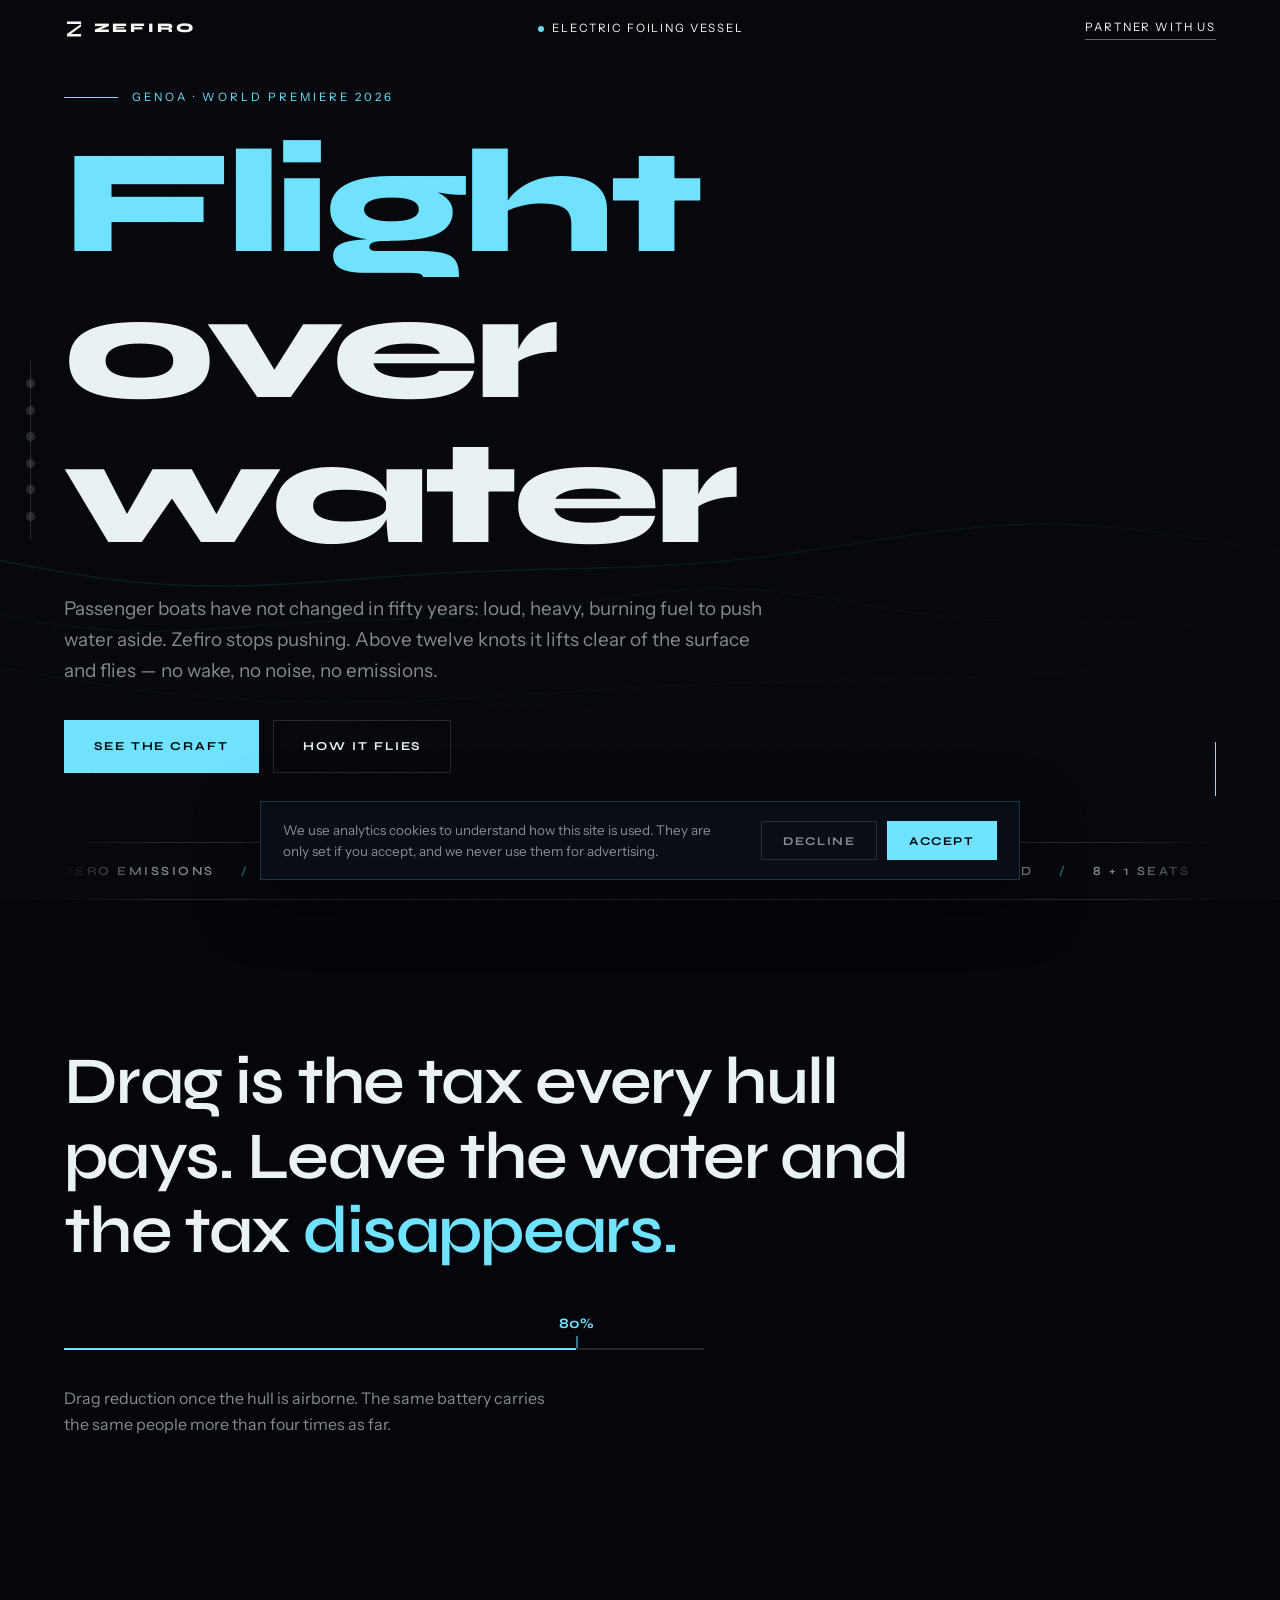
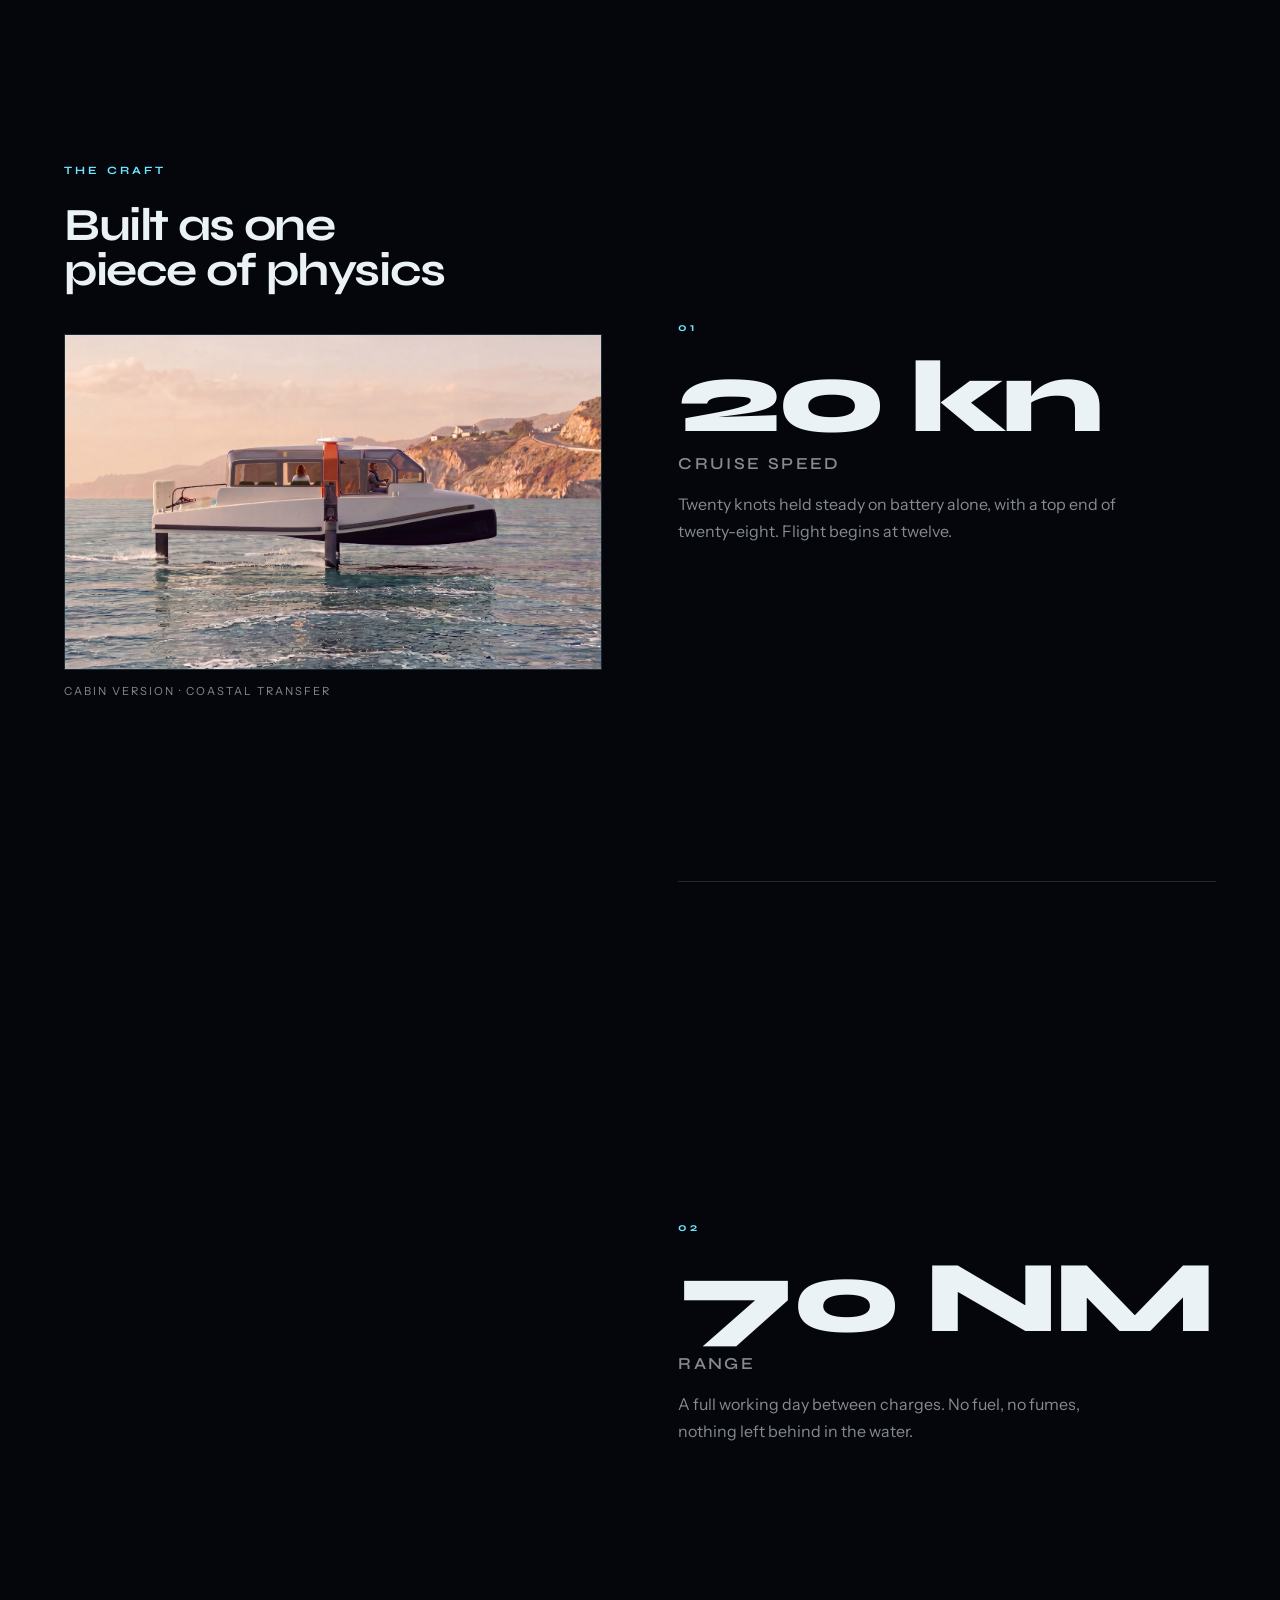
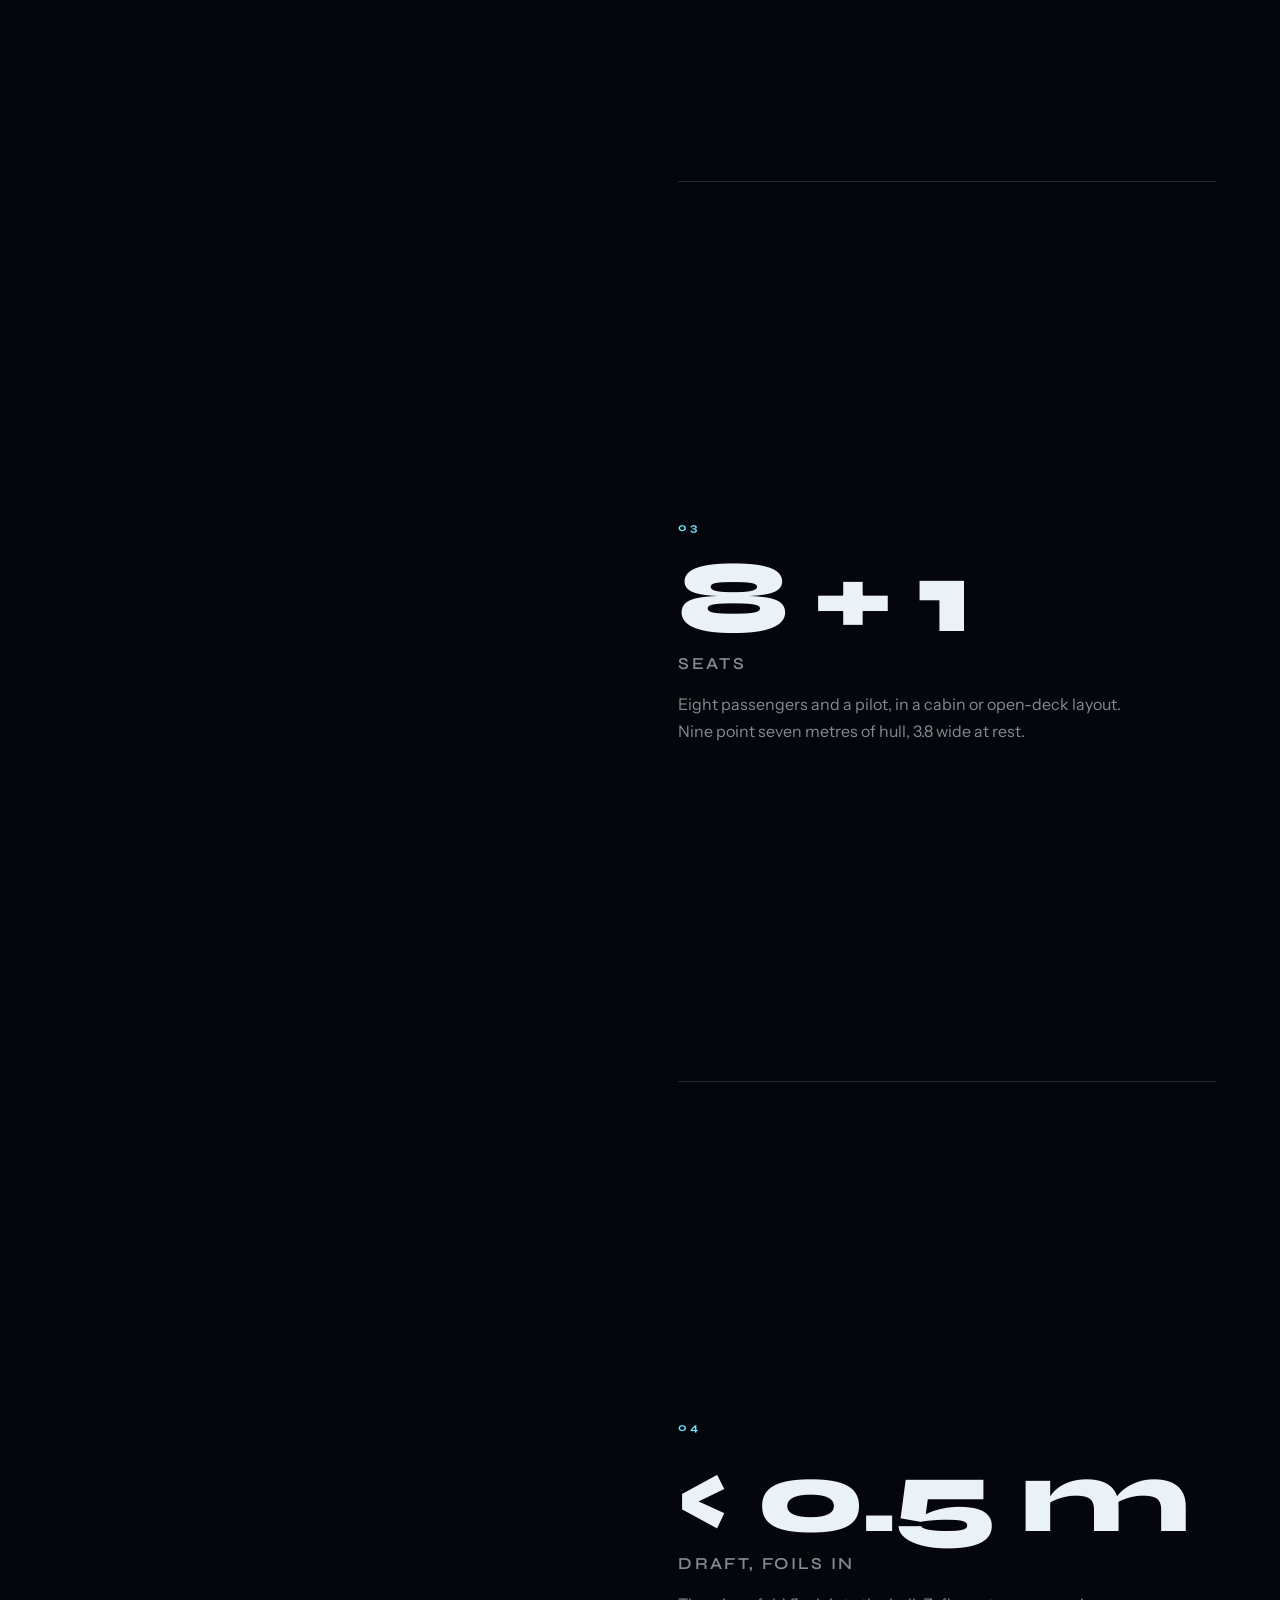
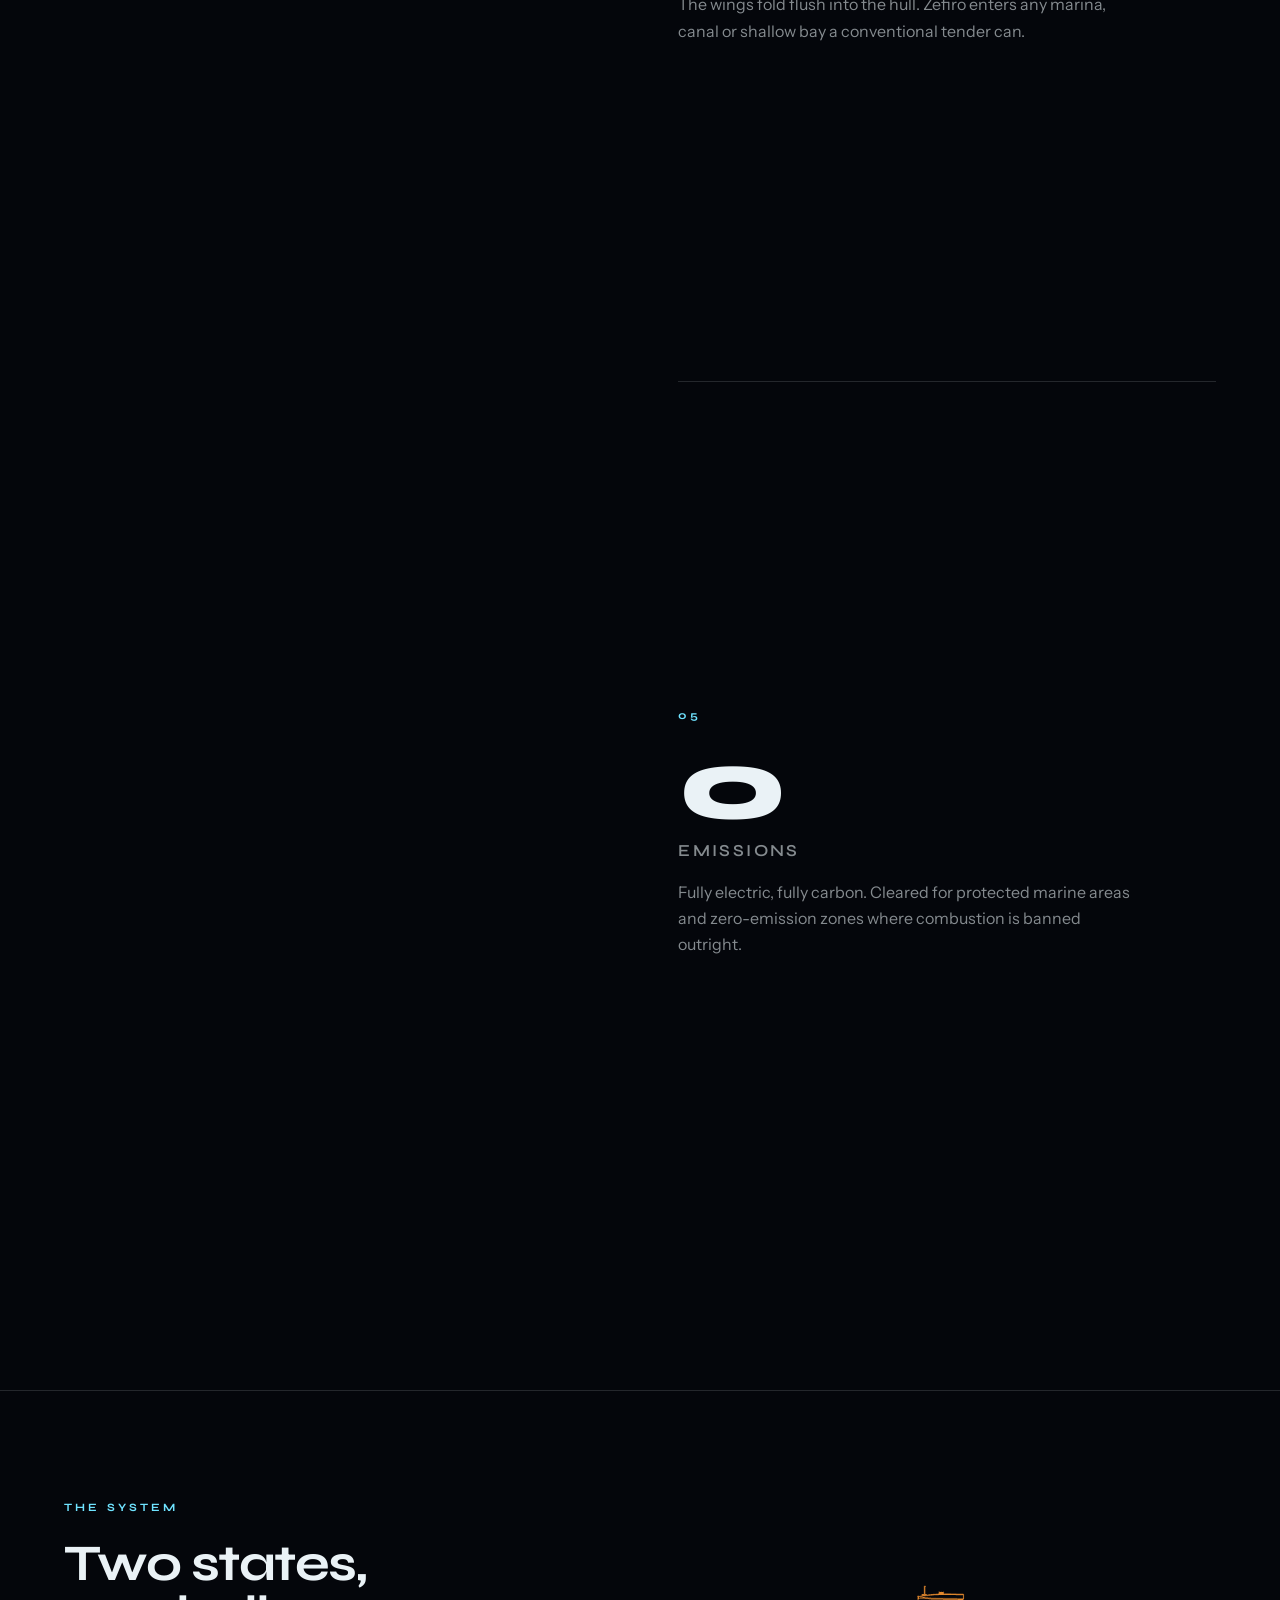
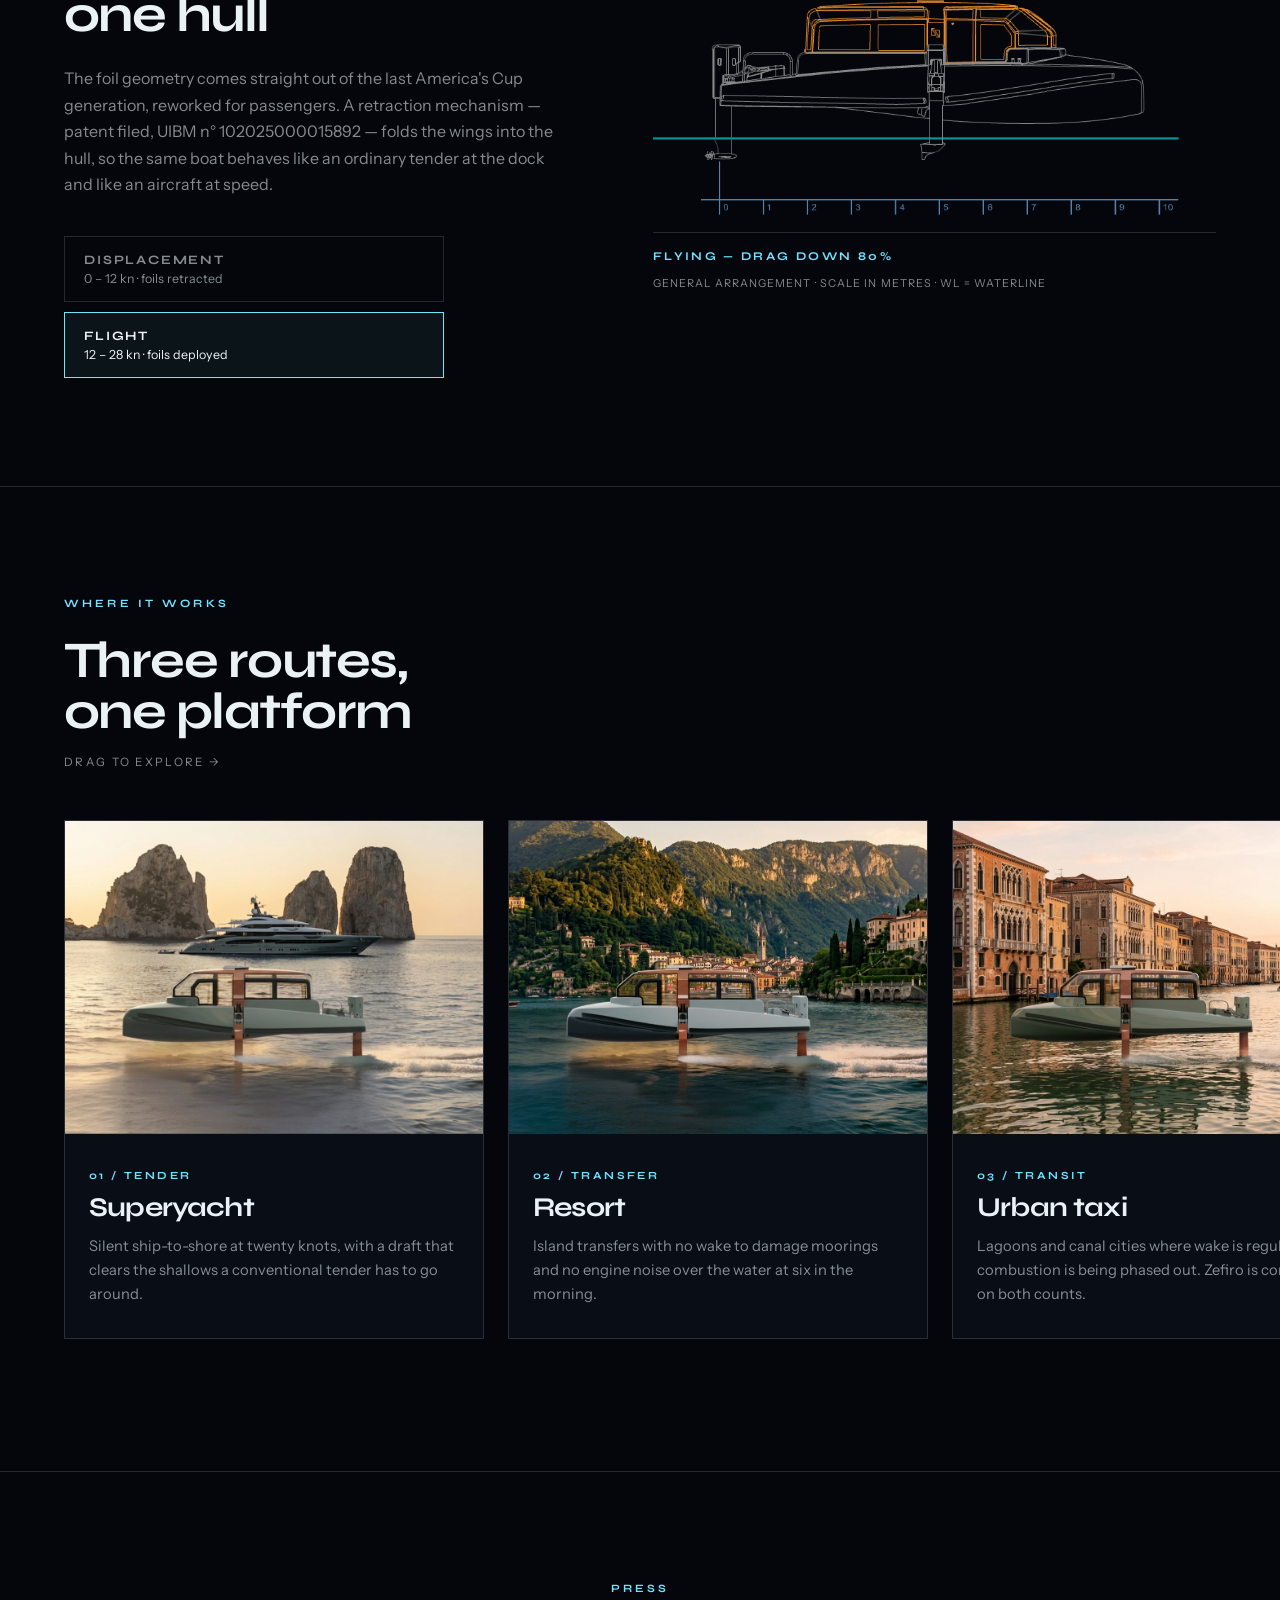
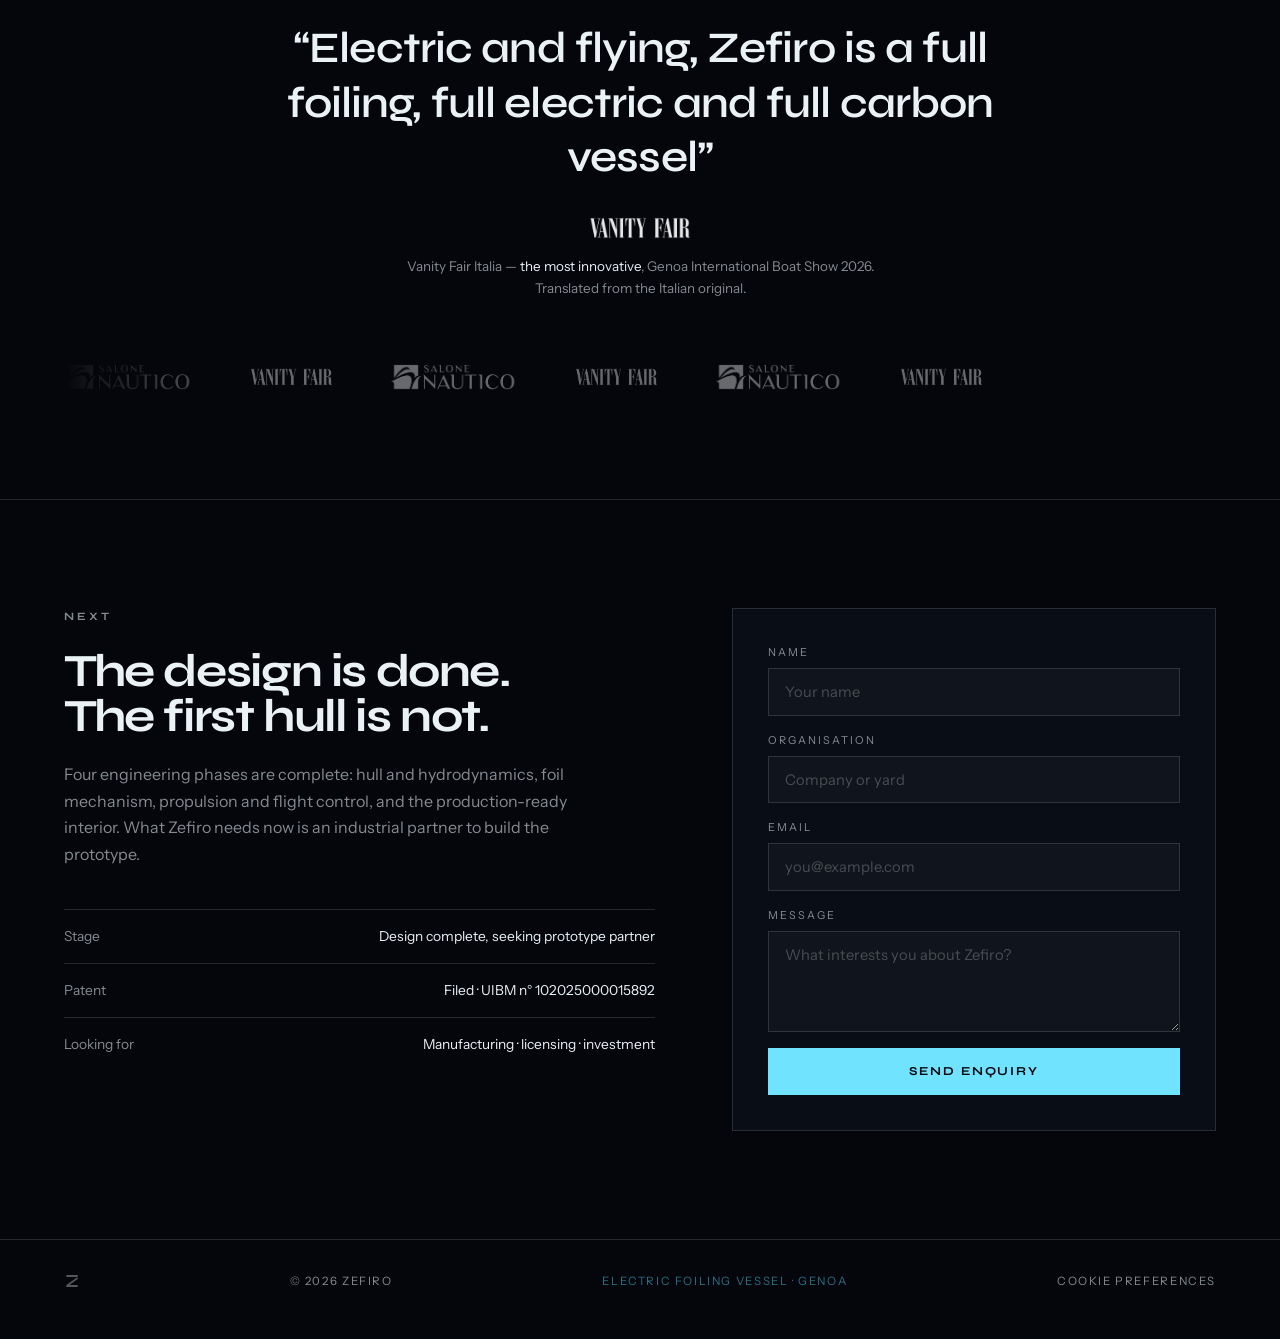
==== index.html @ a98aa355 "replace the site with the new single-page design The four-page blue and copper site becomes one scro" ====
<!doctype html>
<html lang="en">
<head>
<meta charset="utf-8">
<meta name="viewport" content="width=device-width, initial-scale=1">
<title>ZEFIRO — Flight over water</title>
<meta name="description" content="Zefiro is an electric foiling vessel: above twelve knots it lifts clear of the water, cutting drag by more than 80% and carrying nine people with no wake, no noise and no emissions.">
<link rel="canonical" href="https://www.flyzefiro.com/">
<link rel="icon" type="image/png" href="assets/logo.png">

<meta property="og:type" content="website">
<meta property="og:site_name" content="Zefiro">
<meta property="og:locale" content="en_GB">
<meta property="og:url" content="https://www.flyzefiro.com/">
<meta property="og:title" content="ZEFIRO — Flight over water">
<meta property="og:description" content="An electric foiling vessel: above twelve knots it lifts clear of the water, cutting drag by more than 80%.">
<meta property="og:image" content="https://www.flyzefiro.com/assets/bg-001.png">
<meta property="og:image:width" content="1584">
<meta property="og:image:height" content="891">
<meta property="og:image:alt" content="Zefiro, an electric foiling vessel, flying above the water">
<meta name="twitter:card" content="summary_large_image">
<meta name="twitter:title" content="ZEFIRO — Flight over water">
<meta name="twitter:description" content="An electric foiling vessel: above twelve knots it lifts clear of the water, cutting drag by more than 80%.">
<meta name="twitter:image" content="https://www.flyzefiro.com/assets/bg-001.png">
<link rel="preconnect" href="https://fonts.googleapis.com">
<link rel="preconnect" href="https://fonts.gstatic.com" crossorigin>
<link href="https://fonts.googleapis.com/css2?family=Syne:wght@400;600;700;800&family=Instrument+Sans:wght@400;500&display=swap" rel="stylesheet">
<link rel="stylesheet" href="styles.css">
</head>
<body>

<div class="grain" aria-hidden="true"></div>

<!-- progress rail -->
<nav class="rail" aria-label="Sections">
  <span class="rail-line"><span class="rail-fill" data-rail-fill></span></span>
  <ul>
    <li><a href="#flight" class="rail-dot" data-rail><span>Flight</span></a></li>
    <li><a href="#craft" class="rail-dot" data-rail><span>Craft</span></a></li>
    <li><a href="#foils" class="rail-dot" data-rail><span>Foils</span></a></li>
    <li><a href="#routes" class="rail-dot" data-rail><span>Routes</span></a></li>
    <li><a href="#press" class="rail-dot" data-rail><span>Press</span></a></li>
    <li><a href="#partner" class="rail-dot" data-rail><span>Partner</span></a></li>
  </ul>
</nav>

<header class="topbar">
  <a class="mark" href="#top" aria-label="Zefiro, home">
    <svg viewBox="0 0 34 34" aria-hidden="true"><path d="M5 25.5 29 8.5v4.2L11.6 25.5H29v4.2H5zM5 4.3h24v4.2H5z"/></svg>
    <span>ZEFIRO</span>
  </a>
  <p class="topbar-meta"><span class="pulse"></span> Electric foiling vessel</p>
  <a class="topbar-cta" href="#partner">Partner with us</a>
</header>

<!-- ───────────────────────── HERO ───────────────────────── -->
<section class="hero" id="top">
  <canvas class="hero-canvas" data-waves aria-hidden="true"></canvas>
  <div class="hero-veil" aria-hidden="true"></div>

  <div class="hero-inner">
    <p class="kicker" data-reveal>
      <span class="kicker-rule"></span>Genoa · world premiere 2026
    </p>

    <h1 class="hero-title">
      <span class="line" data-reveal><em>Flight</em></span>
      <span class="line" data-reveal>over water</span>
    </h1>

    <p class="hero-lede" data-reveal>
      Passenger boats have not changed in fifty years: loud, heavy, burning fuel to push
      water aside. Zefiro stops pushing. Above twelve knots it lifts clear of the surface
      and flies — no wake, no noise, no emissions.
    </p>

    <div class="hero-actions" data-reveal>
      <a class="btn" href="#craft"><span>See the craft</span></a>
      <a class="btn btn-ghost" href="#foils"><span>How it flies</span></a>
    </div>
  </div>

  <div class="hero-ticker" aria-hidden="true">
    <div class="hero-ticker-track">
      <span>Zero emissions</span><i>/</i><span>70 NM range</span><i>/</i><span>20 knots cruise</span><i>/</i>
      <span>Retractable foils</span><i>/</i><span>Patent filed</span><i>/</i><span>8 + 1 seats</span><i>/</i>
      <span>Zero emissions</span><i>/</i><span>70 NM range</span><i>/</i><span>20 knots cruise</span><i>/</i>
      <span>Retractable foils</span><i>/</i><span>Patent filed</span><i>/</i><span>8 + 1 seats</span><i>/</i>
    </div>
  </div>

  <a class="hero-scroll" href="#flight" aria-label="Scroll down"><span></span></a>
</section>

<!-- ───────────────────────── MANIFESTO ───────────────────────── -->
<section class="manifesto" id="flight">
  <p class="statement">
    <span data-word>Drag</span> <span data-word>is</span> <span data-word>the</span>
    <span data-word>tax</span> <span data-word>every</span> <span data-word>hull</span>
    <span data-word>pays.</span> <span data-word>Leave</span> <span data-word>the</span>
    <span data-word>water</span> <span data-word>and</span> <span data-word>the</span>
    <span data-word>tax</span> <span data-word class="hi">disappears.</span>
  </p>

  <div class="delta" data-reveal>
    <div class="delta-bar">
      <span class="delta-fill" data-delta></span>
      <span class="delta-tick" style="left:80%"><i></i>80%</span>
    </div>
    <p class="delta-note">Drag reduction once the hull is airborne. The same battery
      carries the same people more than four times as far.</p>
  </div>
</section>

<!-- ───────────────────────── CRAFT / SPECS ───────────────────────── -->
<section class="craft" id="craft">
  <div class="craft-sticky">
    <p class="eyebrow">The craft</p>
    <h2 class="craft-head">Built as one<br>piece of physics</h2>
    <figure class="craft-shot">
      <img src="assets/press-01.jpg" alt="Zefiro foiling with passengers aboard" data-craft-img>
      <figcaption data-craft-cap>Open deck · in flight</figcaption>
    </figure>
  </div>

  <ol class="specs">
    <li class="spec" data-spec data-img="assets/press-01.jpg" data-cap="Open deck · in flight">
      <span class="spec-no">01</span>
      <p class="spec-value"><span data-count="20" data-suffix=" kn">0 kn</span></p>
      <h3>Cruise speed</h3>
      <p class="spec-body">Twenty knots held steady on battery alone, with a top end of
        twenty-eight. Flight begins at twelve.</p>
    </li>

    <li class="spec" data-spec data-img="assets/press-02.jpg" data-cap="Foils deployed · stern quarter">
      <span class="spec-no">02</span>
      <p class="spec-value"><span data-count="70" data-suffix=" NM">0 NM</span></p>
      <h3>Range</h3>
      <p class="spec-body">A full working day between charges. No fuel, no fumes, nothing
        left behind in the water.</p>
    </li>

    <li class="spec" data-spec data-img="assets/above-in.png" data-cap="Interior · top view">
      <span class="spec-no">03</span>
      <p class="spec-value"><span data-count="8" data-suffix=" + 1">0 + 1</span></p>
      <h3>Seats</h3>
      <p class="spec-body">Eight passengers and a pilot, in a cabin or open-deck layout.
        Nine point seven metres of hull, 3.8 wide at rest.</p>
    </li>

    <li class="spec" data-spec data-img="assets/side-close.png" data-cap="Side view · foils retracted">
      <span class="spec-no">04</span>
      <p class="spec-value"><span data-count="0.5" data-prefix="&lt; " data-suffix=" m" data-decimals="1">&lt; 0.0 m</span></p>
      <h3>Draft, foils in</h3>
      <p class="spec-body">The wings fold flush into the hull. Zefiro enters any marina,
        canal or shallow bay a conventional tender can.</p>
    </li>

    <li class="spec" data-spec data-img="assets/press-03.jpg" data-cap="Cabin version · coastal transfer">
      <span class="spec-no">05</span>
      <p class="spec-value"><span data-count="0" data-suffix="">0</span></p>
      <h3>Emissions</h3>
      <p class="spec-body">Fully electric, fully carbon. Cleared for protected marine areas
        and zero-emission zones where combustion is banned outright.</p>
    </li>
  </ol>
</section>

<!-- ───────────────────────── FOIL SYSTEM ───────────────────────── -->
<section class="foils" id="foils">
  <div class="foils-copy">
    <p class="eyebrow">The system</p>
    <h2 class="foils-head">Two states,<br>one hull</h2>
    <p class="foils-body">The foil geometry comes straight out of the last America's Cup
      generation, reworked for passengers. A retraction mechanism — patent filed,
      UIBM n° 102025000015892 — folds the wings into the hull, so the same boat behaves
      like an ordinary tender at the dock and like an aircraft at speed.</p>

    <div class="states" role="tablist" aria-label="Foil states">
      <button class="state is-on" role="tab" aria-selected="true" data-state="0">
        <span class="state-k">Displacement</span>
        <span class="state-v">0 – 12 kn · foils retracted</span>
      </button>
      <button class="state" role="tab" aria-selected="false" data-state="1">
        <span class="state-k">Flight</span>
        <span class="state-v">12 – 28 kn · foils deployed</span>
      </button>
    </div>
  </div>

  <div class="foils-stage" data-stage>
    <figure class="blueprint">
      <div class="bp-frame">
        <img src="assets/side-close-aligned.png" alt="Zefiro in side view with the foils folded into the hull" class="bp bp-down">
        <img src="assets/side-open.png"  alt="Zefiro in side view with the foils lowered and the hull clear of the water" class="bp bp-up">
      </div>
      <figcaption class="bp-cap">
        <span class="bp-state" data-rig-tag>Hull in the water</span>
        <span class="bp-scale">General arrangement · scale in metres · WL = waterline</span>
      </figcaption>
    </figure>
  </div>

</section>

<!-- ───────────────────────── ROUTES ───────────────────────── -->
<section class="routes" id="routes">
  <header class="routes-head">
    <p class="eyebrow">Where it works</p>
    <h2>Three routes,<br>one platform</h2>
    <p class="routes-note">Drag to explore →</p>
  </header>

  <div class="rail-scroll" data-drag>
    <article class="route">
      <img src="assets/app-yacht.png" alt="Zefiro as a superyacht tender">
      <div class="route-body">
        <span class="route-no">01 / Tender</span>
        <h3>Superyacht</h3>
        <p>Silent ship-to-shore at twenty knots, with a draft that clears the shallows
          a conventional tender has to go around.</p>
      </div>
    </article>

    <article class="route">
      <img src="assets/app-resort.png" alt="Zefiro on a resort transfer">
      <div class="route-body">
        <span class="route-no">02 / Transfer</span>
        <h3>Resort</h3>
        <p>Island transfers with no wake to damage moorings and no engine noise over
          the water at six in the morning.</p>
      </div>
    </article>

    <article class="route">
      <img src="assets/app-taxi.png" alt="Zefiro as an urban water taxi">
      <div class="route-body">
        <span class="route-no">03 / Transit</span>
        <h3>Urban taxi</h3>
        <p>Lagoons and canal cities where wake is regulated and combustion is being
          phased out. Zefiro is compliant on both counts.</p>
      </div>
    </article>
  </div>
</section>

<!-- ───────────────────────── PRESS ───────────────────────── -->
<section class="press" id="press">
  <p class="eyebrow">Press</p>
  <blockquote class="quote" data-reveal>
    “Electric and flying, Zefiro is a full foiling, full electric and full carbon vessel”
  </blockquote>
  <p class="quote-src" data-reveal>
    <img src="assets/logo-vanityfair.png" alt="Vanity Fair Italia" class="quote-logo">
    <span>Vanity Fair Italia — <em>the most innovative</em>, Genoa International Boat Show 2026.
    Translated from the Italian original.</span>
  </p>

  <div class="logos" aria-hidden="true">
    <div class="logos-track">
      <img src="assets/logo-Salone-Nautico-orizz.png" alt="" class="lg-salone">
      <img src="assets/logo-vanityfair.png" alt="" class="lg-vf">
      <img src="assets/logo-Salone-Nautico-orizz.png" alt="" class="lg-salone">
      <img src="assets/logo-vanityfair.png" alt="" class="lg-vf">
      <img src="assets/logo-Salone-Nautico-orizz.png" alt="" class="lg-salone">
      <img src="assets/logo-vanityfair.png" alt="" class="lg-vf">
    </div>
  </div>
</section>

<!-- ───────────────────────── PARTNER ───────────────────────── -->
<section class="partner" id="partner">
  <div class="partner-copy">
    <p class="eyebrow">Next</p>
    <h2>The design is done.<br>The first hull is not.</h2>
    <p>Four engineering phases are complete: hull and hydrodynamics, foil mechanism,
      propulsion and flight control, and the production-ready interior. What Zefiro needs
      now is an industrial partner to build the prototype.</p>

    <dl class="facts">
      <div><dt>Stage</dt><dd>Design complete, seeking prototype partner</dd></div>
      <div><dt>Patent</dt><dd>Filed · UIBM n° 102025000015892</dd></div>
      <div><dt>Looking for</dt><dd>Manufacturing · licensing · investment</dd></div>
    </dl>
  </div>

  <form class="partner-form" data-enquiry action="https://formspree.io/f/xjgdpezj" method="POST">
    <label><span>Name</span><input type="text" name="name" placeholder="Your name" required autocomplete="name"></label>
    <label><span>Organisation</span><input type="text" name="organisation" placeholder="Company or yard" autocomplete="organization"></label>
    <label><span>Email</span><input type="email" name="email" placeholder="you@example.com" required autocomplete="email"></label>
    <label><span>Message</span><textarea name="message" rows="4" placeholder="What interests you about Zefiro?" required></textarea></label>
    <button type="submit" class="btn btn-wide" data-submit><span>Send enquiry</span></button>
    <p class="form-msg" data-form-msg role="status" hidden></p>
  </form>
</section>

<footer class="foot">
  <span class="foot-mark" data-insights title="Zefiro">
    <svg viewBox="0 0 34 34" aria-hidden="true"><path d="M5 25.5 29 8.5v4.2L11.6 25.5H29v4.2H5zM5 4.3h24v4.2H5z"/></svg>
  </span>
  <span>© 2026 Zefiro</span>
  <span class="foot-mid">Electric foiling vessel · Genoa</span>
  <button type="button" class="foot-prefs" data-cookie-preferences hidden>Cookie preferences</button>
</footer>

<script src="app.js"></script>
<script src="analytics.js"></script>
</body>
</html>
---- styles.css ----
/* =========================================================
   ZEFIRO — redesign (local only)
   Palette:  near-black ground, ice-blue signal, warm paper
   Type:     Syne (display) · Instrument Sans (text)
   ========================================================= */

:root {
  --ink:    #04060b;
  --ink-2:  #080d16;
  --ice:    #6fe3ff;
  --ice-dim:#2a6f85;
  --paper:  #eaf2f6;
  --muted:  rgba(234, 242, 246, 0.56);
  --faint:  rgba(234, 242, 246, 0.14);
  --hair:   rgba(111, 227, 255, 0.18);

  --gut:    clamp(1.25rem, 5vw, 6rem);
  --maxw:   1320px;
  --ease:   cubic-bezier(0.22, 1, 0.36, 1);
}

*, *::before, *::after { box-sizing: border-box; }

html { scroll-behavior: smooth; }

body {
  margin: 0;
  background: var(--ink);
  color: var(--paper);
  font-family: 'Instrument Sans', system-ui, sans-serif;
  font-size: 16px;
  line-height: 1.65;
  overflow-x: hidden;
  -webkit-font-smoothing: antialiased;
}

img { display: block; max-width: 100%; }

h1, h2, h3 {
  font-family: 'Syne', sans-serif;
  font-weight: 700;
  letter-spacing: -0.03em;
  line-height: 0.98;
  margin: 0;
}

::selection { background: var(--ice); color: var(--ink); }

/* film grain, keeps the flat black from banding */
.grain {
  position: fixed;
  inset: 0;
  z-index: 9;
  pointer-events: none;
  opacity: 0.035;
  background-image: url("data:image/svg+xml,%3Csvg xmlns='http://www.w3.org/2000/svg' width='160' height='160'%3E%3Cfilter id='n'%3E%3CfeTurbulence type='fractalNoise' baseFrequency='0.85' numOctaves='3'/%3E%3C/filter%3E%3Crect width='160' height='160' filter='url(%23n)'/%3E%3C/svg%3E");
}

.eyebrow {
  font-family: 'Syne', sans-serif;
  font-size: 0.7rem;
  font-weight: 700;
  letter-spacing: 0.28em;
  text-transform: uppercase;
  color: var(--ice);
  margin: 0 0 1.4rem;
}

/* ───────── top bar ───────── */
.topbar {
  position: fixed;
  top: 0; left: 0; right: 0;
  z-index: 20;
  display: flex;
  align-items: center;
  justify-content: space-between;
  gap: 1rem;
  padding: 1.1rem var(--gut);
  mix-blend-mode: difference;
}

.mark {
  display: flex;
  align-items: center;
  gap: 0.6rem;
  color: #fff;
  text-decoration: none;
  font-family: 'Syne', sans-serif;
  font-weight: 800;
  letter-spacing: 0.22em;
  font-size: 0.82rem;
}

.mark svg { width: 20px; height: 20px; fill: #fff; }

.topbar-meta {
  margin: 0;
  display: flex;
  align-items: center;
  gap: 0.55rem;
  font-size: 0.72rem;
  letter-spacing: 0.16em;
  text-transform: uppercase;
  color: #fff;
}

.pulse {
  width: 6px; height: 6px;
  border-radius: 50%;
  background: var(--ice);
  animation: pulse 2.4s var(--ease) infinite;
}

@keyframes pulse {
  0%, 100% { opacity: 1;   transform: scale(1); }
  50%      { opacity: 0.3; transform: scale(0.7); }
}

.topbar-cta {
  color: #fff;
  text-decoration: none;
  font-size: 0.72rem;
  letter-spacing: 0.16em;
  text-transform: uppercase;
  border-bottom: 1px solid rgba(255,255,255,0.4);
  padding-bottom: 2px;
}

@media (max-width: 760px) {
  .topbar-meta { display: none; }
}

/* ───────── progress rail ───────── */
.rail {
  position: fixed;
  left: clamp(0.8rem, 2vw, 1.6rem);
  top: 50%;
  transform: translateY(-50%);
  z-index: 18;
}

.rail ul { list-style: none; margin: 0; padding: 0; display: grid; gap: 1.1rem; }

.rail-line {
  position: absolute;
  left: 4px; top: -1.2rem; bottom: -1.2rem;
  width: 1px;
  background: var(--faint);
}

.rail-fill {
  position: absolute;
  left: 0; top: 0;
  width: 1px;
  height: 0;
  background: var(--ice);
  transition: height 0.15s linear;
}

.rail-dot {
  position: relative;
  display: block;
  width: 9px; height: 9px;
  border-radius: 50%;
  background: var(--faint);
  transition: background 0.3s var(--ease), transform 0.3s var(--ease);
}

.rail-dot span {
  position: absolute;
  left: 20px; top: 50%;
  transform: translateY(-50%) translateX(-6px);
  font-size: 0.64rem;
  letter-spacing: 0.18em;
  text-transform: uppercase;
  white-space: nowrap;
  color: var(--muted);
  opacity: 0;
  transition: opacity 0.3s var(--ease), transform 0.3s var(--ease);
}

.rail-dot:hover span { opacity: 1; transform: translateY(-50%) translateX(0); }
.rail-dot.is-on { background: var(--ice); transform: scale(1.35); }

@media (max-width: 960px) { .rail { display: none; } }

/* ───────── hero ───────── */
.hero {
  position: relative;
  min-height: 100svh;
  display: flex;
  flex-direction: column;
  justify-content: center;
  padding: 5.5rem var(--gut) 0;
  overflow: hidden;
}

.hero-canvas { position: absolute; inset: 0; width: 100%; height: 100%; }

.hero-veil {
  position: absolute; inset: 0;
  background:
    radial-gradient(120% 90% at 18% 40%, rgba(4,6,11,0.2), rgba(4,6,11,0.94) 72%),
    linear-gradient(to bottom, rgba(4,6,11,0.8), transparent 30%, rgba(4,6,11,0.9));
}

.hero-inner { position: relative; z-index: 2; max-width: var(--maxw); width: 100%; margin: 0 auto; }

.kicker {
  display: flex;
  align-items: center;
  gap: 0.9rem;
  font-size: 0.72rem;
  letter-spacing: 0.26em;
  text-transform: uppercase;
  color: var(--ice);
  margin: 0 0 1.5rem;
}

.kicker-rule { width: 54px; height: 1px; background: var(--ice); }

.hero-title {
  font-size: clamp(3.2rem, 11.6vw, 9.6rem);
  font-weight: 800;
  margin: 0 0 1.6rem;
}

.hero-title .line { display: block; overflow: hidden; }
.hero-title em { font-style: normal; color: var(--ice); }

.hero-lede {
  max-width: 54ch;
  font-size: clamp(1rem, 1.5vw, 1.18rem);
  color: var(--muted);
  margin: 0 0 2.1rem;
}

.hero-actions { display: flex; gap: 0.9rem; flex-wrap: wrap; }

.hero-ticker {
  position: relative;
  z-index: 2;
  margin-top: auto;
  padding: 1.1rem 0;
  border-top: 1px solid var(--faint);
  border-bottom: 1px solid var(--faint);
  overflow: hidden;
  mask-image: linear-gradient(to right, transparent, #000 8%, #000 92%, transparent);
  -webkit-mask-image: linear-gradient(to right, transparent, #000 8%, #000 92%, transparent);
}

.hero-ticker-track {
  display: flex;
  align-items: center;
  gap: 1.6rem;
  width: max-content;
  animation: ticker 34s linear infinite;
  font-family: 'Syne', sans-serif;
  font-size: 0.78rem;
  font-weight: 600;
  letter-spacing: 0.2em;
  text-transform: uppercase;
  color: var(--muted);
}

.hero-ticker-track i { color: var(--ice-dim); font-style: normal; }

@keyframes ticker { to { transform: translateX(-50%); } }

.hero-scroll {
  position: absolute;
  bottom: 6.5rem; right: var(--gut);
  z-index: 3;
  width: 1px; height: 54px;
  background: var(--faint);
  overflow: hidden;
}

.hero-scroll span {
  position: absolute; inset: 0;
  background: var(--ice);
  animation: scrollCue 2.2s var(--ease) infinite;
}

@keyframes scrollCue {
  0%   { transform: translateY(-100%); }
  60%  { transform: translateY(100%); }
  100% { transform: translateY(100%); }
}

@media (max-width: 760px) { .hero-scroll { display: none; } }

/* ───────── buttons ───────── */
.btn {
  position: relative;
  display: inline-flex;
  align-items: center;
  justify-content: center;
  padding: 0.95rem 1.8rem;
  font-family: 'Syne', sans-serif;
  font-size: 0.76rem;
  font-weight: 700;
  letter-spacing: 0.16em;
  text-transform: uppercase;
  text-decoration: none;
  color: var(--ink);
  background: var(--ice);
  border: 1px solid var(--ice);
  cursor: pointer;
  overflow: hidden;
  transition: color 0.35s var(--ease);
}

.btn span { position: relative; z-index: 2; }

.btn::after {
  content: '';
  position: absolute;
  inset: 0;
  background: var(--ink);
  transform: translateY(101%);
  transition: transform 0.4s var(--ease);
}

.btn:hover { color: var(--ice); }
.btn:hover::after { transform: translateY(0); }

.btn-ghost { background: transparent; color: var(--paper); border-color: var(--faint); }
.btn-ghost::after { background: var(--paper); }
.btn-ghost:hover { color: var(--ink); border-color: var(--paper); }

.btn-wide { width: 100%; }

/* ───────── manifesto ───────── */
.manifesto {
  max-width: var(--maxw);
  margin: 0 auto;
  padding: clamp(7rem, 16vh, 12rem) var(--gut);
}

.statement {
  font-family: 'Syne', sans-serif;
  font-size: clamp(1.7rem, 5.2vw, 4.2rem);
  font-weight: 600;
  line-height: 1.12;
  letter-spacing: -0.025em;
  margin: 0 0 5rem;
  max-width: 20ch;
}

.statement [data-word] {
  display: inline-block;
  color: rgba(234, 242, 246, 0.12);
  transition: color 0.45s var(--ease);
}

.statement [data-word].lit { color: var(--paper); }
.statement [data-word].hi.lit { color: var(--ice); }

.delta { max-width: 640px; }

.delta-bar {
  position: relative;
  height: 2px;
  background: var(--faint);
  margin-bottom: 2.2rem;
}

.delta-fill {
  position: absolute;
  left: 0; top: 0; bottom: 0;
  width: 0;
  background: var(--ice);
  transition: width 1.6s var(--ease);
}

.delta-tick {
  position: absolute;
  top: -2.2rem;
  transform: translateX(-50%);
  font-family: 'Syne', sans-serif;
  font-size: 0.9rem;
  font-weight: 700;
  color: var(--ice);
}

.delta-tick i {
  position: absolute;
  left: 50%; top: 1.5rem;
  width: 1px; height: 0.7rem;
  background: var(--ice);
}

.delta-note { color: var(--muted); margin: 0; max-width: 46ch; }

/* ───────── craft / specs ───────── */
.craft {
  position: relative;
  display: grid;
  grid-template-columns: 1fr 1fr;
  gap: clamp(2rem, 6vw, 6rem);
  max-width: var(--maxw);
  margin: 0 auto;
  padding: 0 var(--gut) clamp(6rem, 12vh, 10rem);
}

.craft-sticky {
  position: sticky;
  top: 0;
  height: 100svh;
  display: flex;
  flex-direction: column;
  justify-content: center;
  padding: 5rem 0;
}

.craft-head {
  font-size: clamp(2rem, 3.6vw, 3.2rem);
  margin-bottom: 2.5rem;
}

.craft-shot { margin: 0; position: relative; }

.craft-shot img {
  width: 100%;
  aspect-ratio: 16 / 10;
  object-fit: cover;
  border: 1px solid var(--hair);
  transition: opacity 0.5s var(--ease);
}

.craft-shot figcaption {
  margin-top: 0.8rem;
  font-size: 0.7rem;
  letter-spacing: 0.18em;
  text-transform: uppercase;
  color: var(--muted);
}

.specs { list-style: none; margin: 0; padding: 0; }

.spec {
  min-height: 100svh;
  display: flex;
  flex-direction: column;
  justify-content: center;
  padding: 4rem 0;
  border-bottom: 1px solid var(--faint);
  opacity: 0.3;
  transition: opacity 0.5s var(--ease);
}

.spec.is-on { opacity: 1; }
.spec:last-child { border-bottom: none; }

.spec-no {
  font-family: 'Syne', sans-serif;
  font-size: 0.72rem;
  font-weight: 700;
  letter-spacing: 0.24em;
  color: var(--ice);
}

.spec-value {
  font-family: 'Syne', sans-serif;
  font-size: clamp(3.2rem, 8vw, 6.5rem);
  font-weight: 800;
  line-height: 1;
  letter-spacing: -0.04em;
  margin: 0.6rem 0 0.4rem;
}

.spec h3 {
  font-size: 1.05rem;
  font-weight: 600;
  letter-spacing: 0.14em;
  text-transform: uppercase;
  color: var(--muted);
  margin-bottom: 1.2rem;
}

.spec-body { color: var(--muted); max-width: 42ch; margin: 0; }

@media (max-width: 900px) {
  .craft { grid-template-columns: 1fr; }
  .craft-sticky { position: relative; height: auto; padding: 6rem 0 2rem; }
  .spec { min-height: auto; padding: 3rem 0; opacity: 1; }
}

/* ───────── foils ───────── */
.foils {
  display: grid;
  grid-template-columns: 1fr 1.1fr;
  align-items: center;
  gap: clamp(2rem, 6vw, 5rem);
  max-width: var(--maxw);
  margin: 0 auto;
  padding: clamp(5rem, 12vh, 9rem) var(--gut);
  border-top: 1px solid var(--faint);
}

.foils-head { font-size: clamp(2rem, 4vw, 3.4rem); margin-bottom: 1.6rem; }
.foils-body { color: var(--muted); max-width: 46ch; margin: 0 0 2.4rem; }

.states { display: grid; gap: 0.6rem; max-width: 380px; }

.state {
  display: grid;
  gap: 0.2rem;
  text-align: left;
  padding: 0.95rem 1.2rem;
  background: transparent;
  border: 1px solid var(--faint);
  color: var(--muted);
  cursor: pointer;
  font-family: inherit;
  transition: border-color 0.3s var(--ease), color 0.3s var(--ease), background 0.3s var(--ease);
}

.state-k {
  font-family: 'Syne', sans-serif;
  font-size: 0.8rem;
  font-weight: 700;
  letter-spacing: 0.14em;
  text-transform: uppercase;
}

.state-v { font-size: 0.78rem; }

.state:hover { border-color: var(--hair); }

.state.is-on {
  border-color: var(--ice);
  color: var(--paper);
  background: rgba(111, 227, 255, 0.06);
}

.foils-stage { position: relative; }

/* The yard's own general-arrangement drawings, one per foil state.
   They are black line art on white, so they are inverted for the dark page;
   the extra hue-rotate puts the colours back where the draughtsman had them
   (orange superstructure, teal waterline) instead of leaving them negated. */
.blueprint { margin: 0; }

.bp-frame {
  position: relative;
  overflow: hidden;              /* hides the Italian WL / "volo" labels on the left */
  aspect-ratio: 794 / 326;
}

/* Both drawings are redrawn onto one 794x326 canvas with the waterline on the
   same row (side-close-aligned.png), so the sea stays put while the hull rises.
   With a shared canvas the crop can be a flat percentage on both. */
.bp {
  position: absolute;
  inset: 0;
  width: 106.5%;
  margin-left: -6.5%;
  height: 100%;
  filter: invert(1) hue-rotate(180deg);
  transition: opacity 0.9s var(--ease);
}

.bp-up   { opacity: 0; }
.bp-down { opacity: 1; }

.blueprint.flying .bp-up   { opacity: 1; }
.blueprint.flying .bp-down { opacity: 0; }

.bp-cap {
  display: flex;
  flex-wrap: wrap;
  align-items: baseline;
  justify-content: space-between;
  gap: 0.5rem 1.5rem;
  margin-top: 1rem;
  padding-top: 0.9rem;
  border-top: 1px solid var(--faint);
}

.bp-state {
  font-family: 'Syne', sans-serif;
  font-size: 0.74rem;
  font-weight: 700;
  letter-spacing: 0.2em;
  text-transform: uppercase;
  color: var(--ice);
}

.bp-scale {
  font-size: 0.68rem;
  letter-spacing: 0.1em;
  text-transform: uppercase;
  color: var(--muted);
}

@media (max-width: 900px) {
  .foils { grid-template-columns: 1fr; }
}

/* ───────── routes ───────── */
.routes {
  padding: clamp(5rem, 12vh, 9rem) 0;
  border-top: 1px solid var(--faint);
}

.routes-head {
  max-width: var(--maxw);
  margin: 0 auto 3rem;
  padding: 0 var(--gut);
}

.routes-head h2 { font-size: clamp(2rem, 4vw, 3.4rem); margin-bottom: 1rem; }

.routes-note {
  font-size: 0.72rem;
  letter-spacing: 0.2em;
  text-transform: uppercase;
  color: var(--muted);
  margin: 0;
}

.rail-scroll {
  display: flex;
  gap: 1.5rem;
  overflow-x: auto;
  padding: 0 var(--gut) 1.5rem;
  scroll-snap-type: x mandatory;
  scrollbar-width: none;
  cursor: grab;
}

.rail-scroll::-webkit-scrollbar { display: none; }
.rail-scroll.dragging { cursor: grabbing; scroll-snap-type: none; }

.route {
  flex: 0 0 min(78vw, 420px);
  scroll-snap-align: center;
  border: 1px solid var(--faint);
  background: var(--ink-2);
  transition: border-color 0.4s var(--ease), transform 0.4s var(--ease);
}

.route:hover { border-color: var(--hair); transform: translateY(-6px); }

.route img {
  width: 100%;
  aspect-ratio: 4 / 3;
  object-fit: cover;
  user-select: none;
  -webkit-user-drag: none;
}

.route-body { padding: 1.6rem 1.5rem 2rem; }

.route-no {
  font-family: 'Syne', sans-serif;
  font-size: 0.68rem;
  font-weight: 700;
  letter-spacing: 0.22em;
  text-transform: uppercase;
  color: var(--ice);
}

.route h3 { font-size: 1.7rem; margin: 0.5rem 0 0.8rem; }
.route p { color: var(--muted); margin: 0; font-size: 0.92rem; }

/* ───────── press ───────── */
.press {
  max-width: var(--maxw);
  margin: 0 auto;
  padding: clamp(5rem, 12vh, 9rem) var(--gut);
  border-top: 1px solid var(--faint);
  text-align: center;
}

.quote {
  font-family: 'Syne', sans-serif;
  font-size: clamp(1.4rem, 3.4vw, 2.8rem);
  font-weight: 600;
  line-height: 1.25;
  letter-spacing: -0.02em;
  max-width: 24ch;
  margin: 0 auto 2rem;
}

.quote-src {
  display: flex;
  flex-direction: column;
  align-items: center;
  gap: 1rem;
  color: var(--muted);
  font-size: 0.84rem;
  max-width: 52ch;
  margin: 0 auto;
}

.quote-src em { font-style: normal; color: var(--paper); }
.quote-logo { height: 22px; width: auto; opacity: 0.9; }

.logos {
  margin-top: 4rem;
  overflow: hidden;
  mask-image: linear-gradient(to right, transparent, #000 15%, #000 85%, transparent);
  -webkit-mask-image: linear-gradient(to right, transparent, #000 15%, #000 85%, transparent);
}

.logos-track {
  display: flex;
  align-items: center;
  gap: 3.5rem;
  width: max-content;
  animation: logos 24s linear infinite;
}

@keyframes logos { to { transform: translateX(calc(-100% / 3)); } }

.logos-track img { opacity: 0.4; flex-shrink: 0; }
.lg-salone { height: 28px; filter: brightness(0) invert(1); }
.lg-vf     { height: 18px; }

/* ───────── partner ───────── */
.partner {
  display: grid;
  grid-template-columns: 1.1fr 0.9fr;
  gap: clamp(2rem, 6vw, 5rem);
  max-width: var(--maxw);
  margin: 0 auto;
  padding: clamp(5rem, 12vh, 9rem) var(--gut);
  border-top: 1px solid var(--faint);
}

.partner h2 { font-size: clamp(1.9rem, 3.6vw, 3rem); margin-bottom: 1.4rem; }
.partner-copy > p { color: var(--muted); max-width: 48ch; }

.facts { margin: 2.6rem 0 0; display: grid; gap: 0; }

.facts > div {
  display: flex;
  justify-content: space-between;
  gap: 1.5rem;
  padding: 0.95rem 0;
  border-top: 1px solid var(--faint);
  font-size: 0.86rem;
}

.facts dt { color: var(--muted); margin: 0; }
.facts dd { margin: 0; text-align: right; }

.partner-form {
  display: grid;
  gap: 1rem;
  align-content: start;
  padding: clamp(1.5rem, 3vw, 2.2rem);
  border: 1px solid var(--faint);
  background: var(--ink-2);
}

.partner-form label { display: grid; gap: 0.4rem; }

/* label only — an unscoped .partner-form span also caught the one inside
   the submit button and bleached its text. */
.partner-form label span {
  font-size: 0.68rem;
  letter-spacing: 0.18em;
  text-transform: uppercase;
  color: var(--muted);
}

.partner-form input,
.partner-form textarea {
  width: 100%;
  padding: 0.85rem 1rem;
  background: rgba(255,255,255,0.03);
  border: 1px solid var(--faint);
  color: var(--paper);
  font-family: inherit;
  font-size: 0.92rem;
  resize: vertical;
  transition: border-color 0.25s var(--ease), background 0.25s var(--ease);
}

.partner-form input:focus,
.partner-form textarea:focus {
  outline: none;
  border-color: var(--ice);
  background: rgba(111, 227, 255, 0.05);
}

.partner-form input::placeholder,
.partner-form textarea::placeholder { color: rgba(234,242,246,0.25); }

.form-msg {
  margin: 0;
  font-size: 0.84rem;
  line-height: 1.5;
  padding: 0.8rem 1rem;
  border-left: 2px solid var(--ice);
  background: rgba(111, 227, 255, 0.07);
  color: var(--paper);
}

.form-msg[data-kind="bad"] {
  border-left-color: #ff8a6b;
  background: rgba(255, 138, 107, 0.08);
}

.partner-form button[disabled] { opacity: 0.6; cursor: progress; }

@media (max-width: 900px) { .partner { grid-template-columns: 1fr; } }

/* ───────── footer ───────── */
.foot {
  display: flex;
  flex-wrap: wrap;
  justify-content: space-between;
  gap: 1rem;
  max-width: var(--maxw);
  margin: 0 auto;
  padding: 2rem var(--gut) 3rem;
  border-top: 1px solid var(--faint);
  font-size: 0.72rem;
  letter-spacing: 0.14em;
  text-transform: uppercase;
  color: var(--muted);
}

.foot-mid { color: var(--ice-dim); }

/* ───────── reveal ───────── */
[data-reveal] {
  opacity: 0;
  transform: translateY(26px);
  transition: opacity 0.9s var(--ease), transform 0.9s var(--ease);
}

[data-reveal].shown { opacity: 1; transform: none; }

@media (prefers-reduced-motion: reduce) {
  html { scroll-behavior: auto; }
  [data-reveal] { opacity: 1; transform: none; transition: none; }
  .hero-ticker-track, .logos-track, .pulse, .hero-scroll span { animation: none; }
  .statement [data-word] { color: var(--paper); }
}

/* =========================================================
   FOOTER EXTRAS
   ========================================================= */
.foot-mark {
  display: inline-flex;
  align-items: center;
  opacity: 0.35;
  transition: opacity 0.3s var(--ease);
}

.foot-mark svg { width: 16px; height: 16px; fill: var(--paper); }
.foot-mark:hover { opacity: 0.6; }

.foot-prefs {
  font-family: inherit;
  font-size: 0.72rem;
  letter-spacing: 0.14em;
  text-transform: uppercase;
  color: var(--muted);
  background: none;
  border: 0;
  padding: 0;
  cursor: pointer;
  transition: color 0.25s var(--ease);
}

.foot-prefs:hover { color: var(--paper); }
.foot-prefs[hidden] { display: none; }

/* =========================================================
   CONSENT BAR (analytics.js)
   ========================================================= */
.z-consent {
  position: fixed;
  left: 50%;
  bottom: 1.25rem;
  transform: translateX(-50%) translateY(150%);
  z-index: 40;
  width: min(760px, calc(100vw - 2rem));
  display: flex;
  align-items: center;
  gap: 1.5rem;
  padding: 1.1rem 1.4rem;
  background: var(--ink-2);
  border: 1px solid var(--hair);
  box-shadow: 0 20px 60px rgba(0, 0, 0, 0.6);
  opacity: 0;
  transition: transform 0.45s var(--ease), opacity 0.45s var(--ease);
}

.z-consent.visible { transform: translateX(-50%) translateY(0); opacity: 1; }

.z-consent-text { margin: 0; font-size: 0.84rem; line-height: 1.55; color: var(--muted); }
.z-consent-actions { display: flex; gap: 0.6rem; flex-shrink: 0; }

.z-consent-btn {
  font-family: 'Syne', sans-serif;
  font-size: 0.74rem;
  font-weight: 700;
  letter-spacing: 0.14em;
  text-transform: uppercase;
  padding: 0.7rem 1.3rem;
  border: 1px solid var(--ice);
  background: var(--ice);
  color: var(--ink);
  cursor: pointer;
  transition: opacity 0.2s var(--ease);
}

.z-consent-btn:hover { opacity: 0.85; }

.z-consent-btn--ghost {
  background: transparent;
  color: var(--muted);
  border-color: var(--faint);
}

.z-consent-btn--ghost:hover { color: var(--paper); border-color: var(--paper); }

@media (max-width: 767px) {
  .z-consent { flex-direction: column; align-items: stretch; gap: 1rem; }
  .z-consent-btn { flex: 1; }
}

/* =========================================================
   STATS GATE (stats.htm)
   ========================================================= */
.gate {
  min-height: 100svh;
  display: flex;
  align-items: center;
  justify-content: center;
  padding: 6rem var(--gut) 4rem;
}

.gate-inner { width: 100%; max-width: 560px; }

.gate h1 { font-size: clamp(2rem, 4vw, 2.8rem); margin-bottom: 1rem; }

.gate-lede { color: var(--muted); margin: 0 0 2.5rem; }

.gate-panel {
  border: 1px solid var(--faint);
  background: var(--ink-2);
  padding: 1.75rem;
}

.gate-row {
  display: flex;
  justify-content: space-between;
  gap: 1rem;
  padding: 0.8rem 0;
  border-bottom: 1px solid var(--faint);
  font-size: 0.86rem;
}

.gate-row:last-of-type { border-bottom: none; }
.gate-row dt { margin: 0; color: var(--muted); }
.gate-row dd { margin: 0; text-align: right; }

.gate-cta { margin-top: 1.6rem; }

.gate-warn {
  margin: 2rem 0 0;
  padding: 1rem 1.1rem;
  border-left: 2px solid var(--ice);
  background: rgba(111, 227, 255, 0.06);
  font-size: 0.82rem;
  line-height: 1.6;
  color: var(--muted);
}

.gate-back {
  display: inline-block;
  margin-top: 2rem;
  font-size: 0.74rem;
  letter-spacing: 0.14em;
  text-transform: uppercase;
  color: var(--muted);
  text-decoration: none;
}

.gate-back:hover { color: var(--paper); }
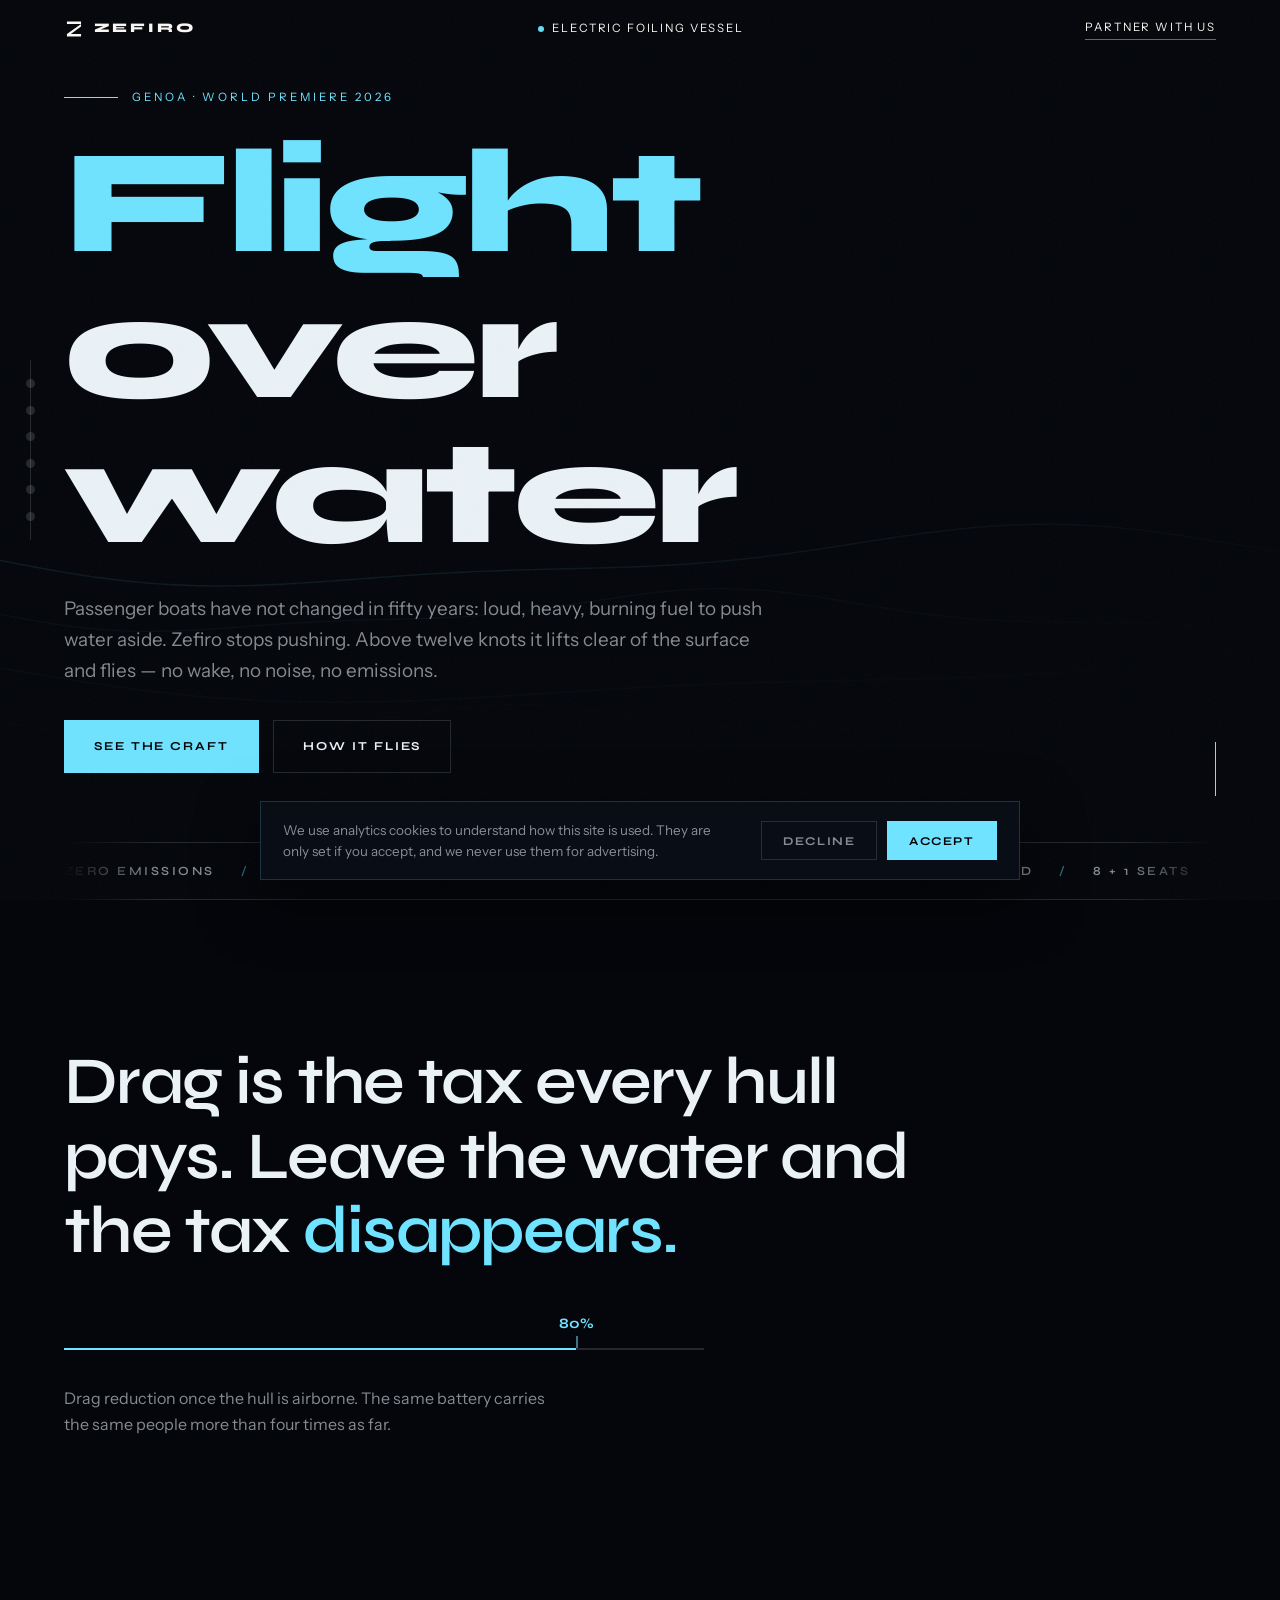
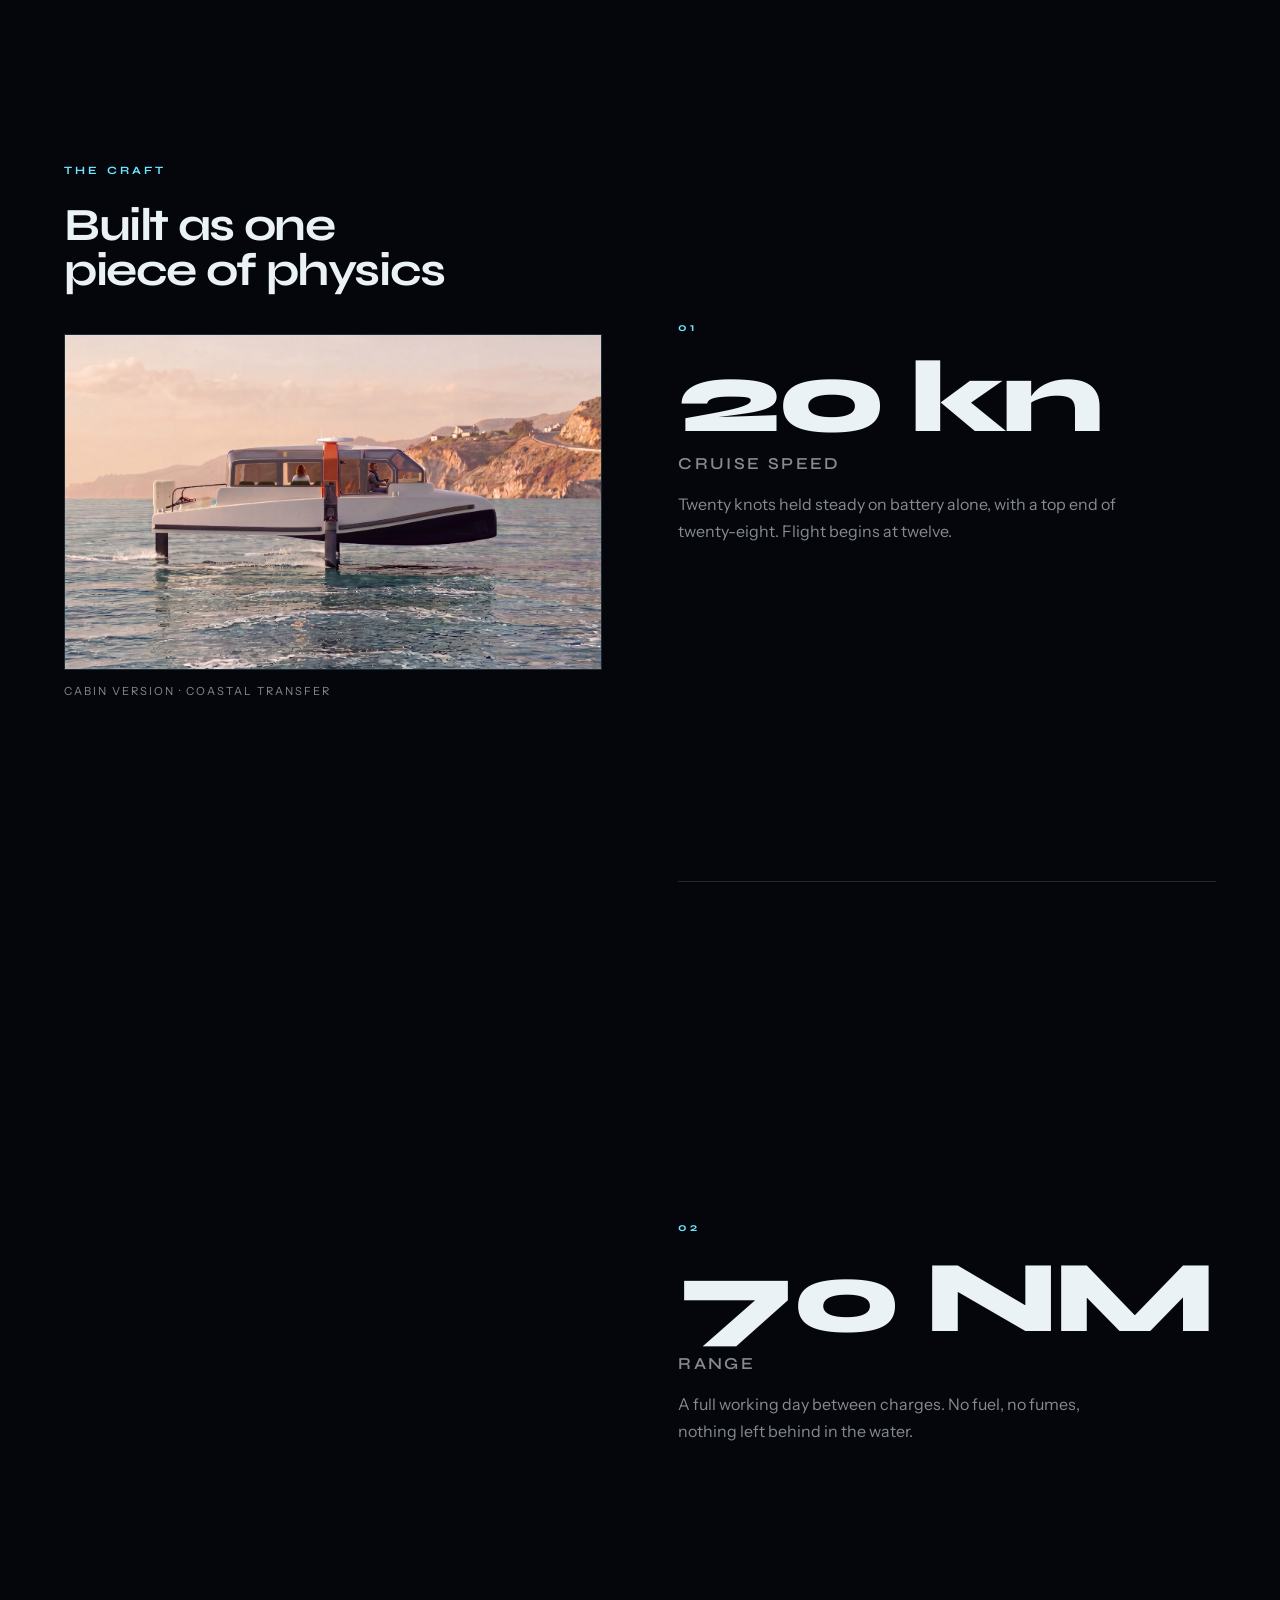
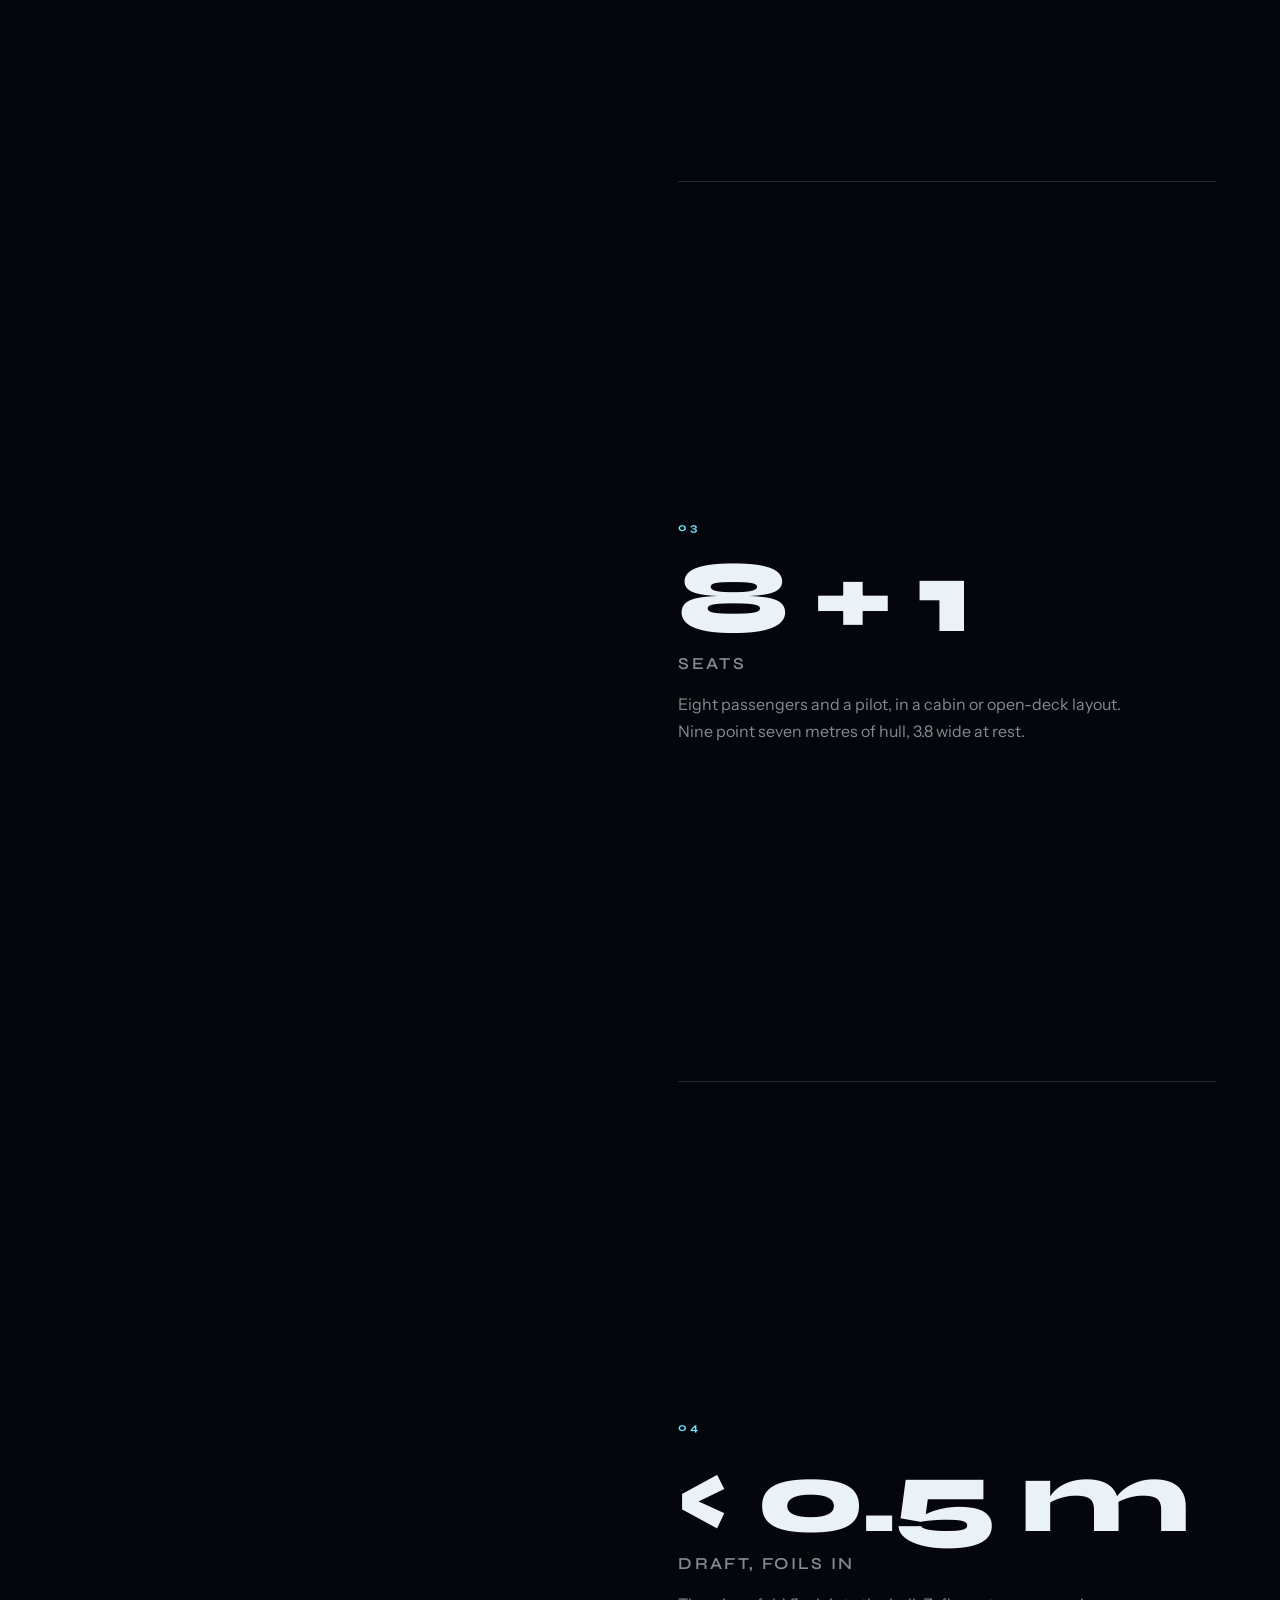
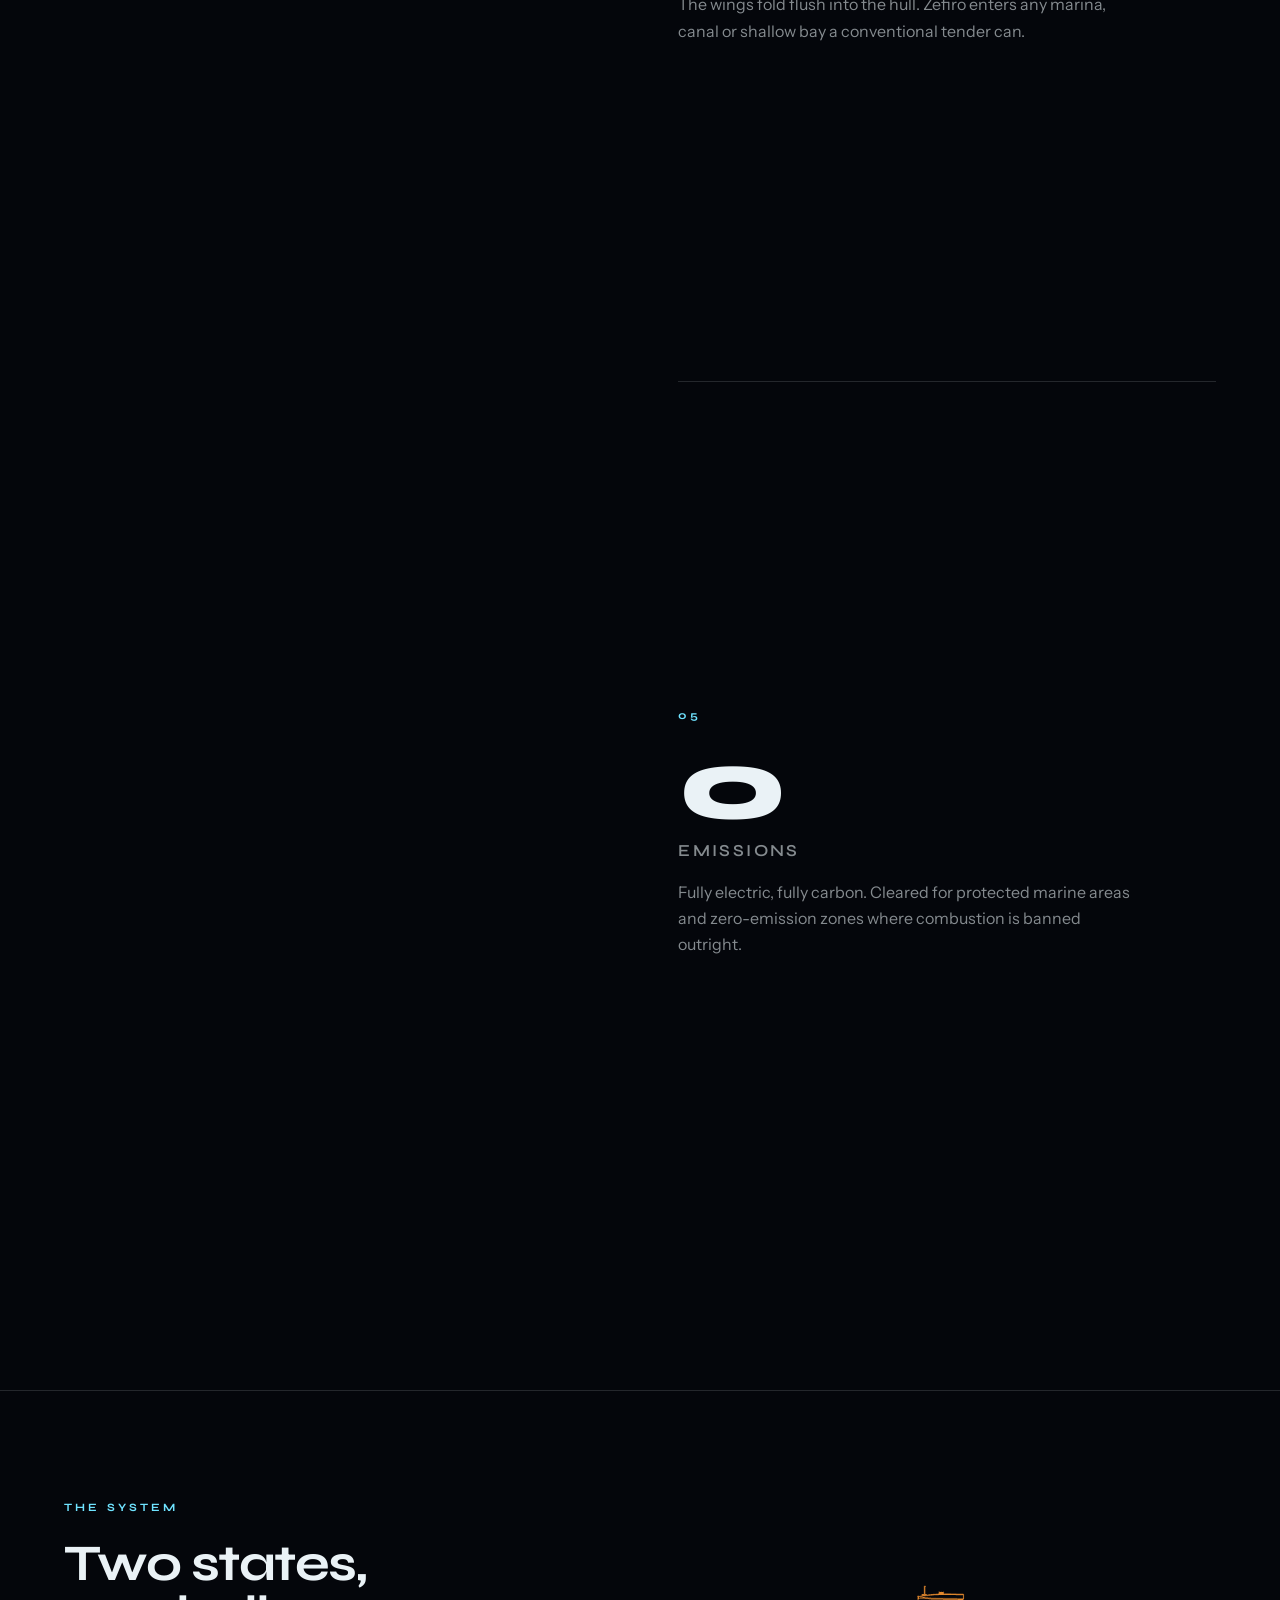
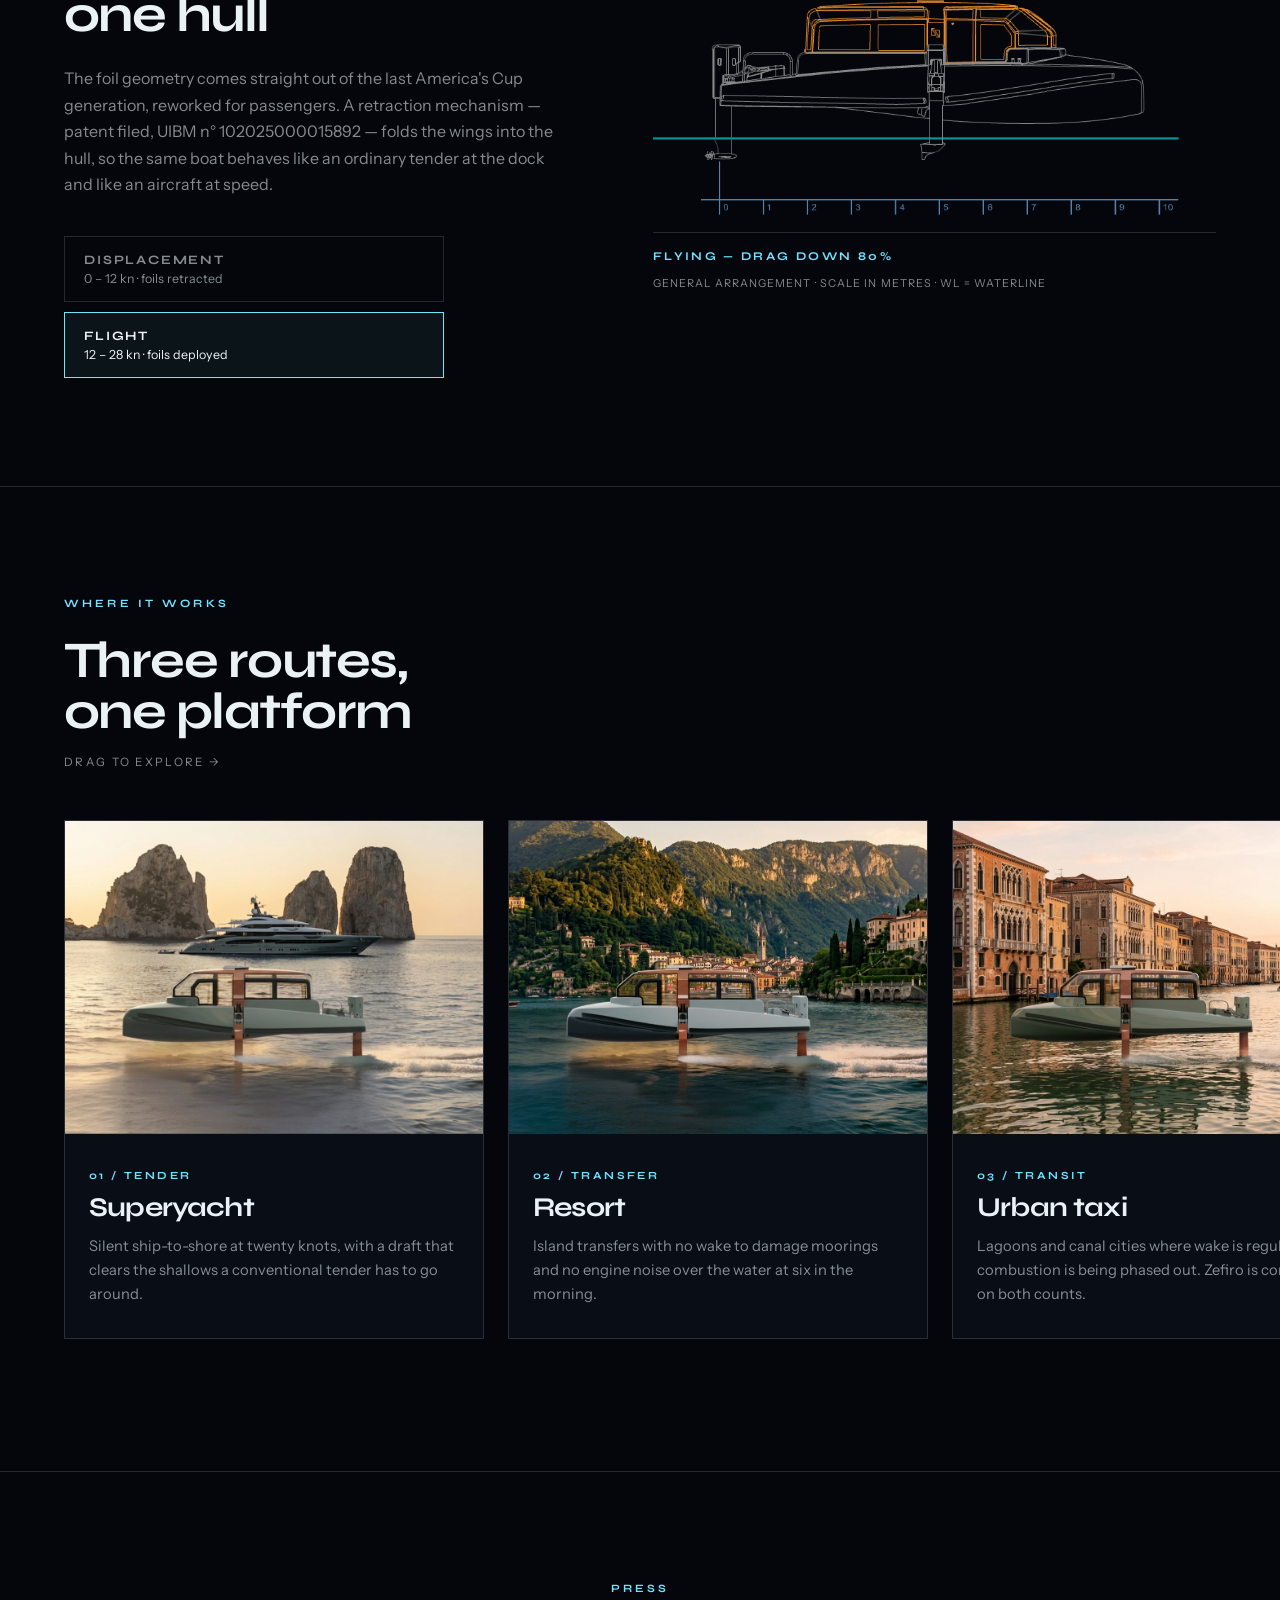
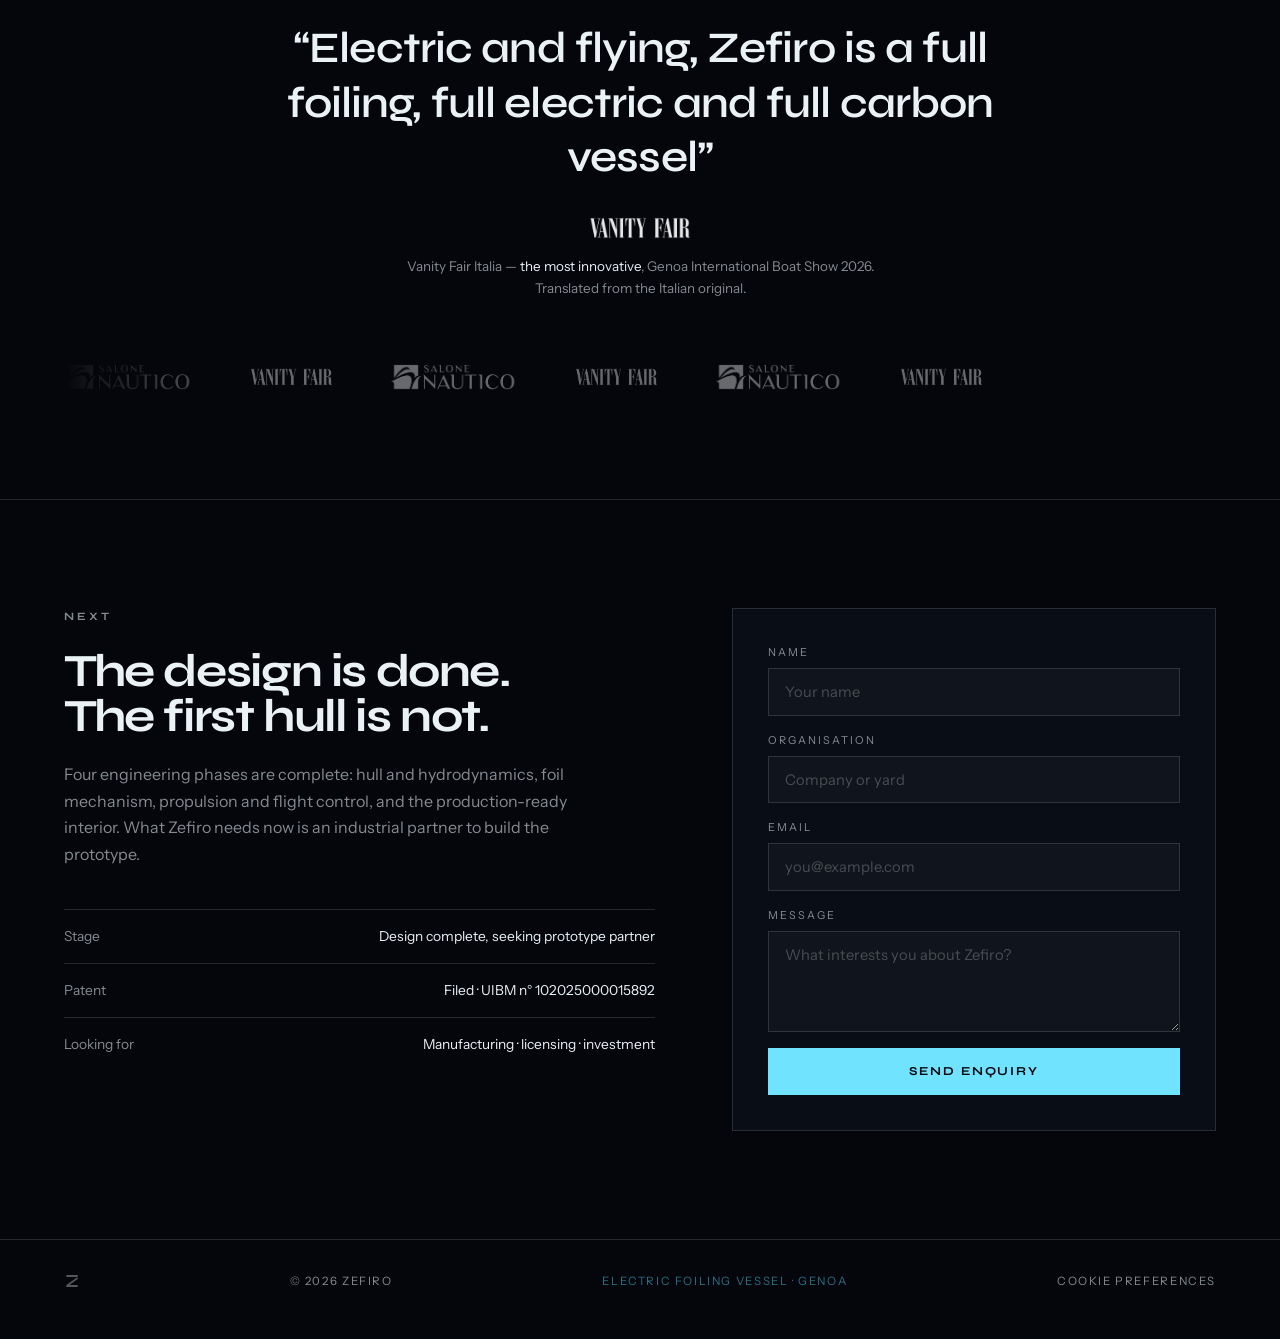
==== commit de88bb33: "stop cropping the ends off the general arrangement drawings Specs 03 and 04 show drawings, not photo" ====
--- a/index.html
+++ b/index.html
@@ -140,7 +140,7 @@
         left behind in the water.</p>
     </li>
 
-    <li class="spec" data-spec data-img="assets/above-in.png" data-cap="Interior · top view">
+    <li class="spec" data-spec data-img="assets/above-in.png" data-fit="contain" data-cap="Interior · top view">
       <span class="spec-no">03</span>
       <p class="spec-value"><span data-count="8" data-suffix=" + 1">0 + 1</span></p>
       <h3>Seats</h3>
@@ -148,7 +148,7 @@
         Nine point seven metres of hull, 3.8 wide at rest.</p>
     </li>
 
-    <li class="spec" data-spec data-img="assets/side-close.png" data-cap="Side view · foils retracted">
+    <li class="spec" data-spec data-img="assets/side-close.png" data-fit="contain" data-cap="Side view · foils retracted">
       <span class="spec-no">04</span>
       <p class="spec-value"><span data-count="0.5" data-prefix="&lt; " data-suffix=" m" data-decimals="1">&lt; 0.0 m</span></p>
       <h3>Draft, foils in</h3>
--- a/styles.css
+++ b/styles.css
@@ -427,6 +427,14 @@
   object-fit: cover;
   border: 1px solid var(--hair);
   transition: opacity 0.5s var(--ease);
+}
+
+/* General arrangement drawings are about 2.2:1 and 2.9:1 against a 1.6:1
+   frame — cropping them cuts the ends off the boat. */
+.craft-shot img.is-drawing {
+  object-fit: contain;
+  padding: 1.25rem;
+  background: rgba(111, 227, 255, 0.03);
 }
 
 .craft-shot figcaption {
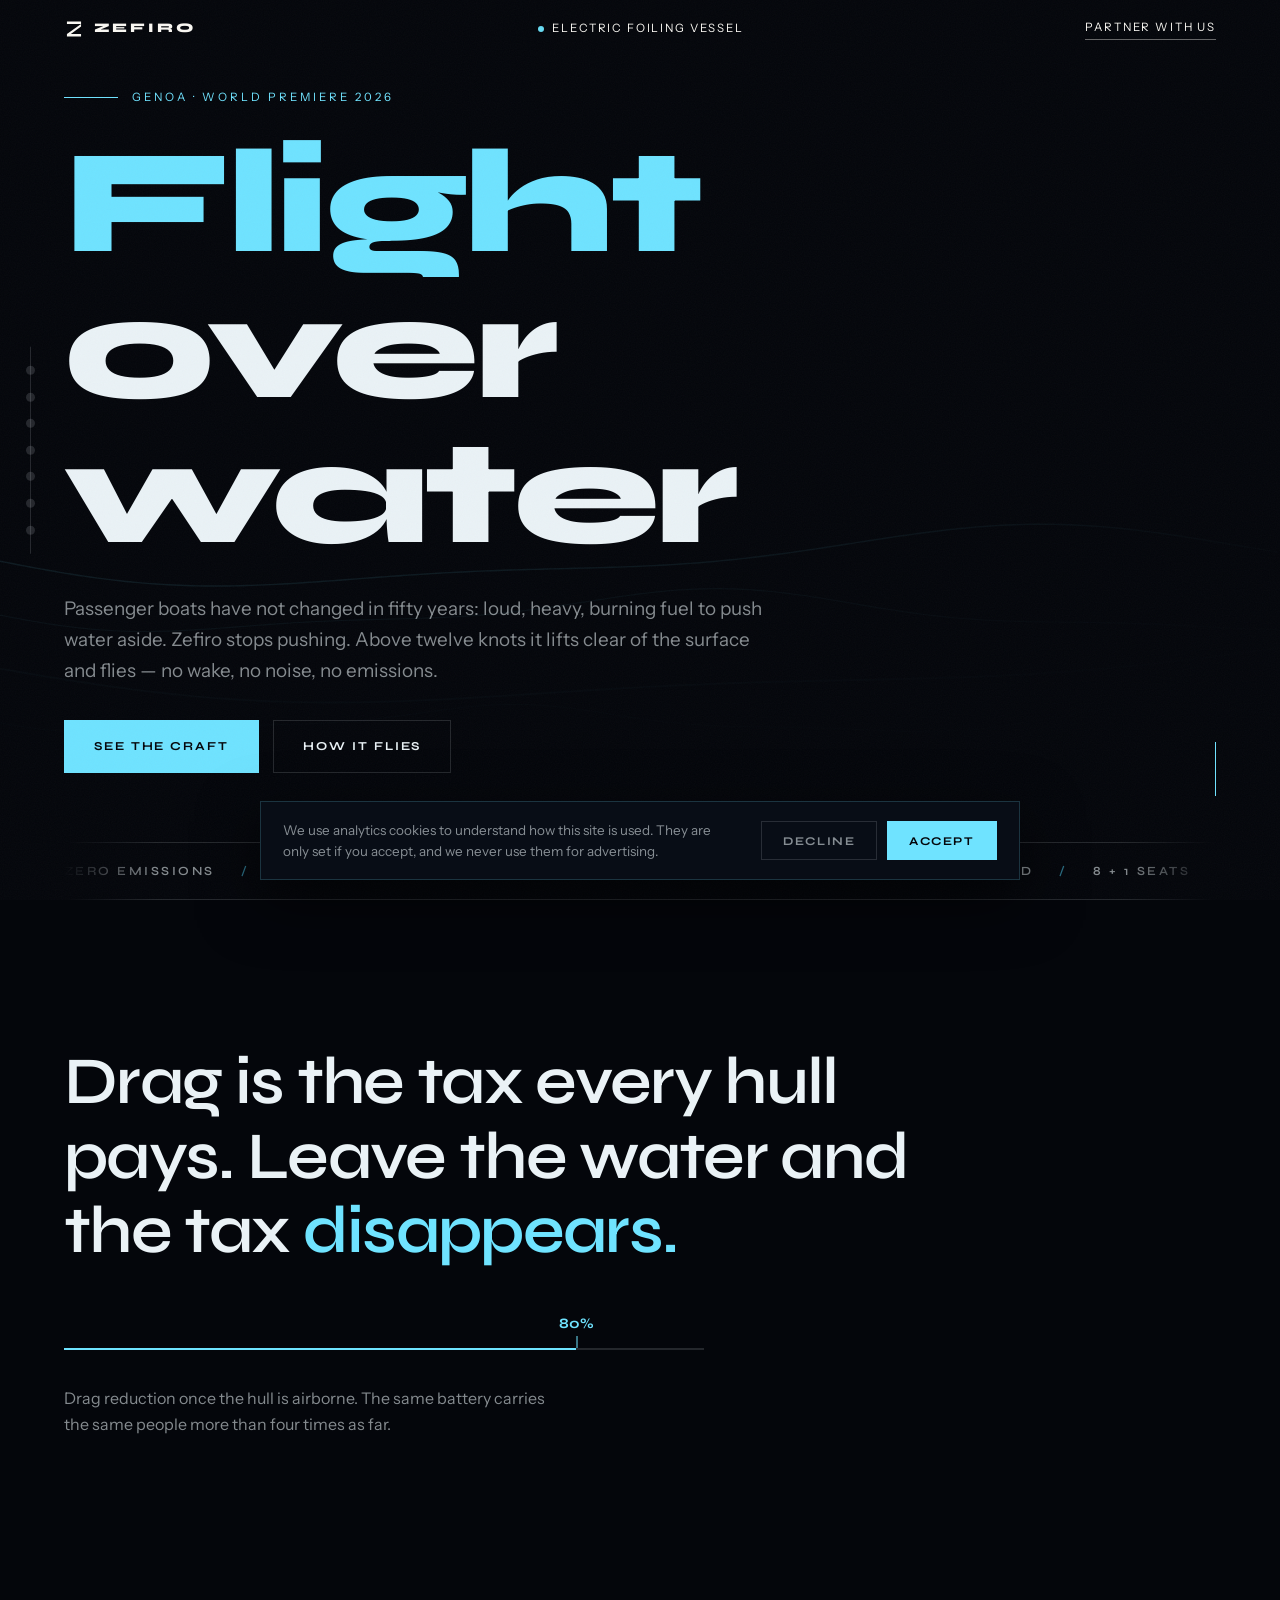
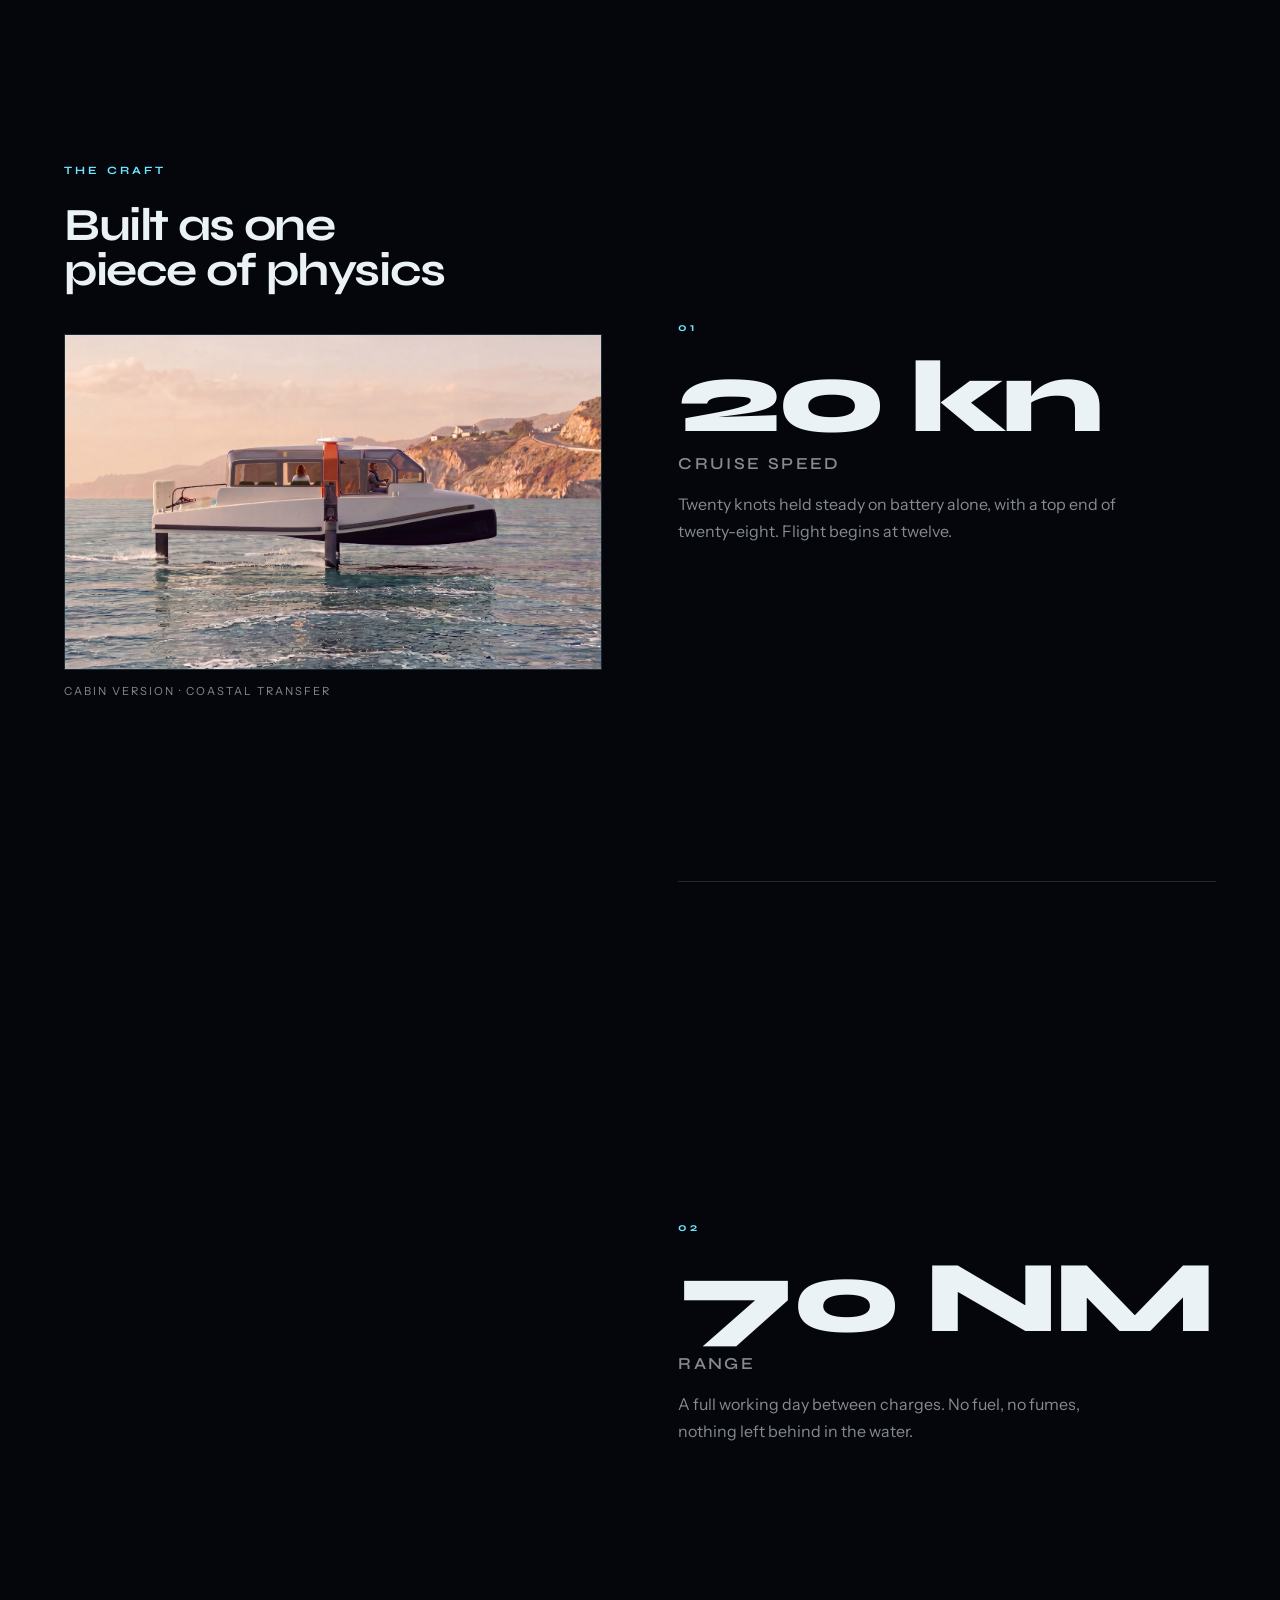
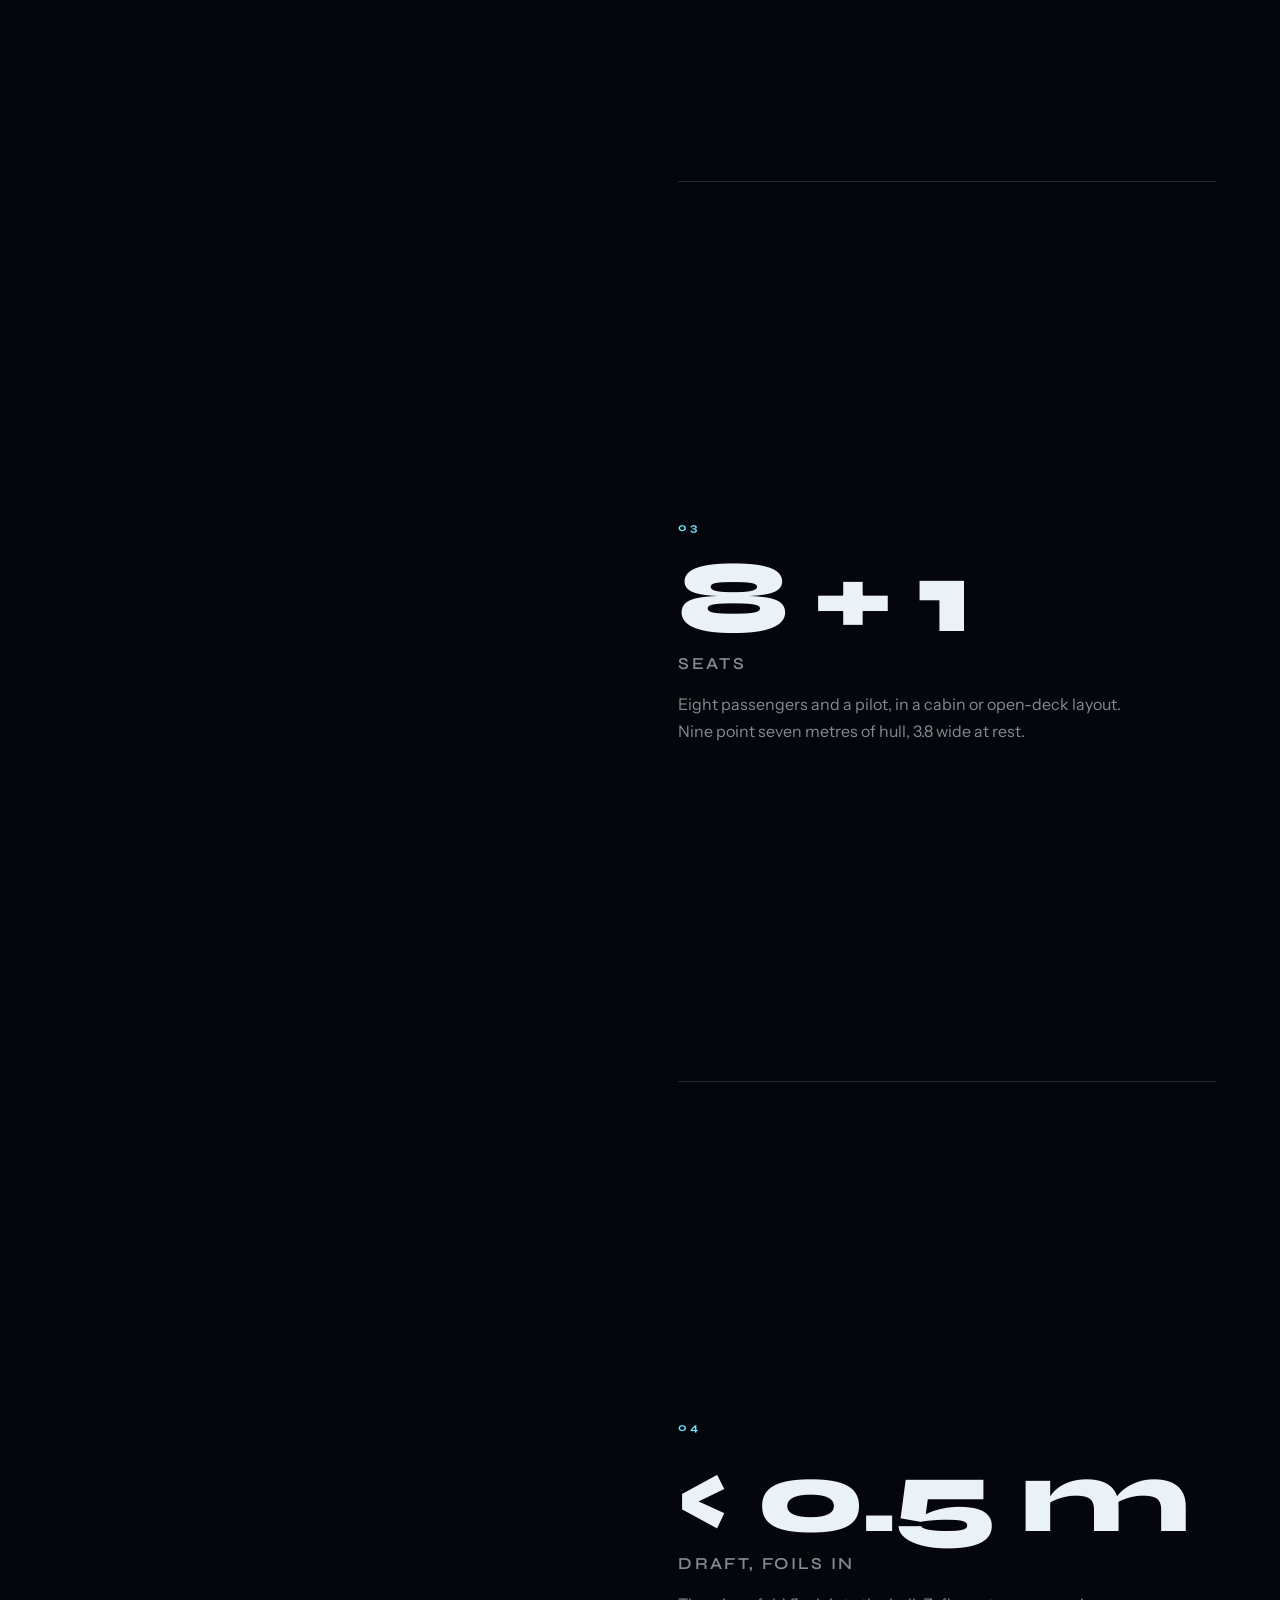
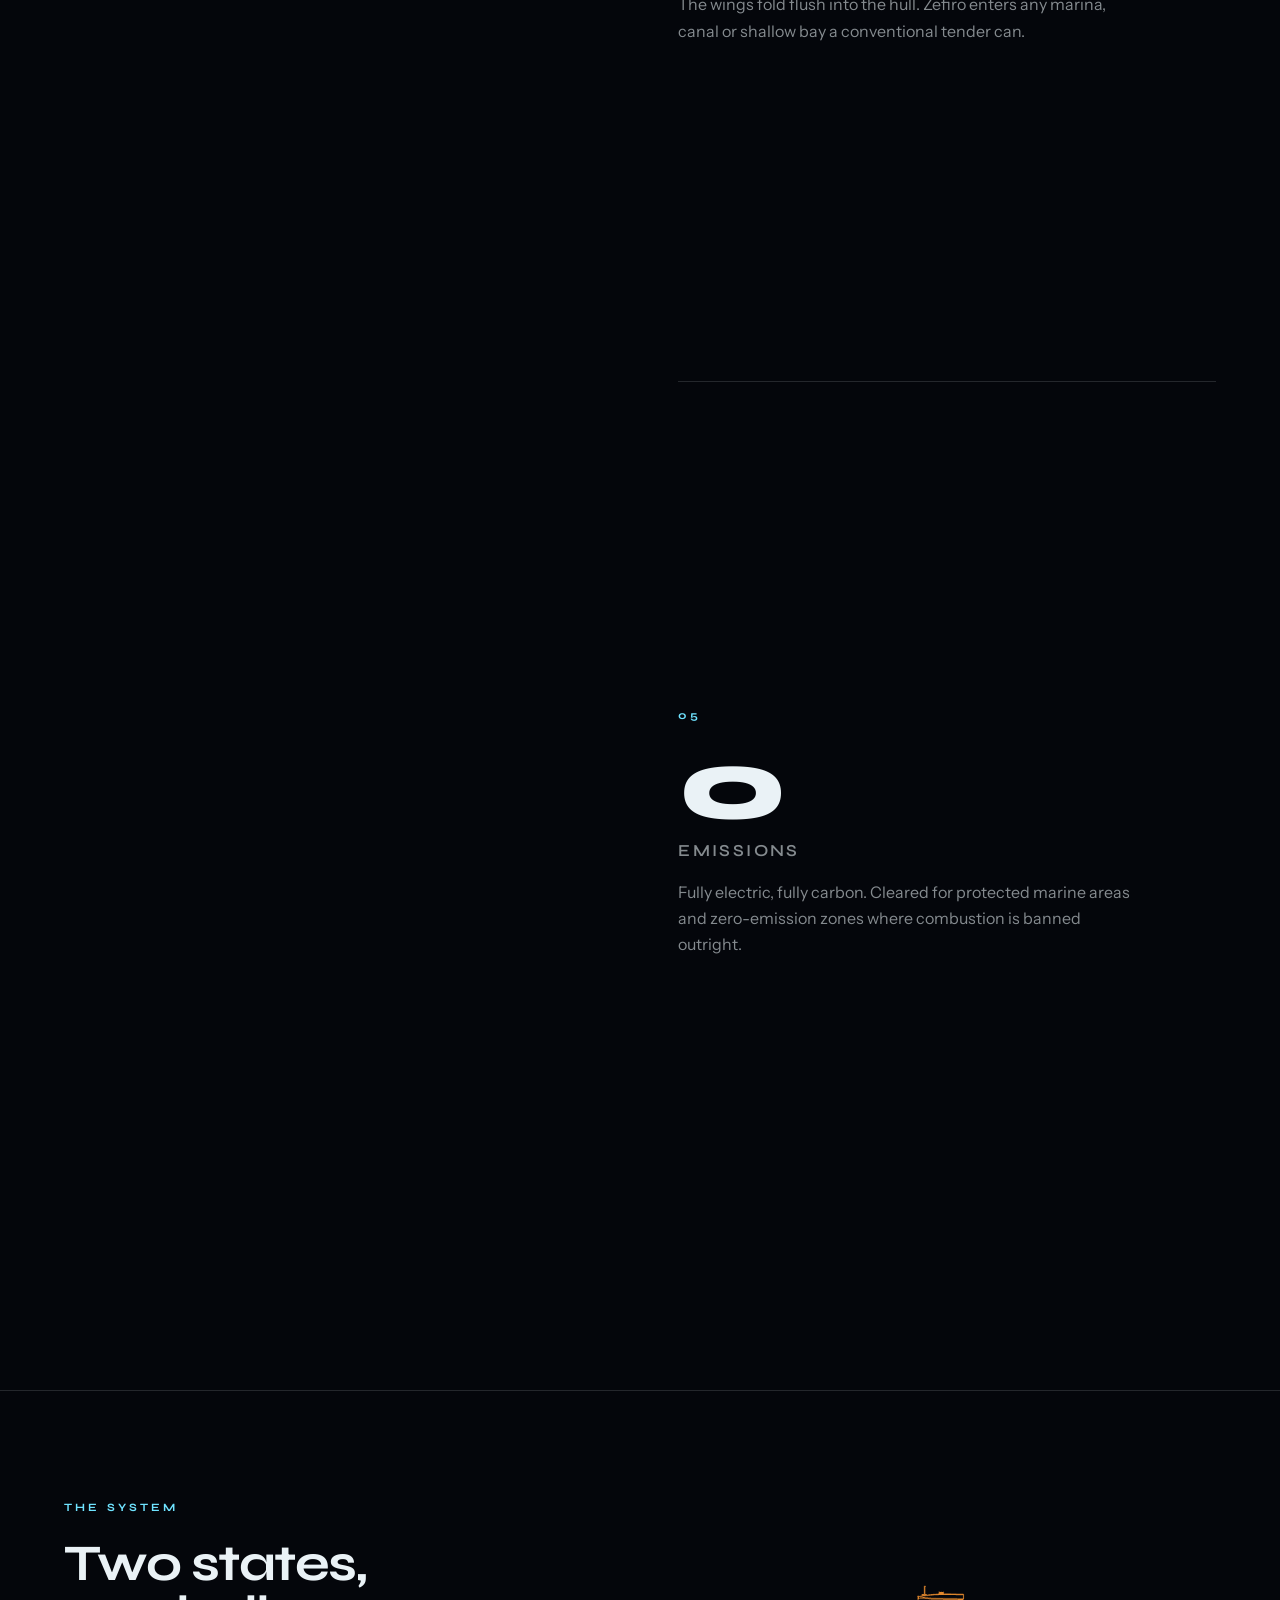
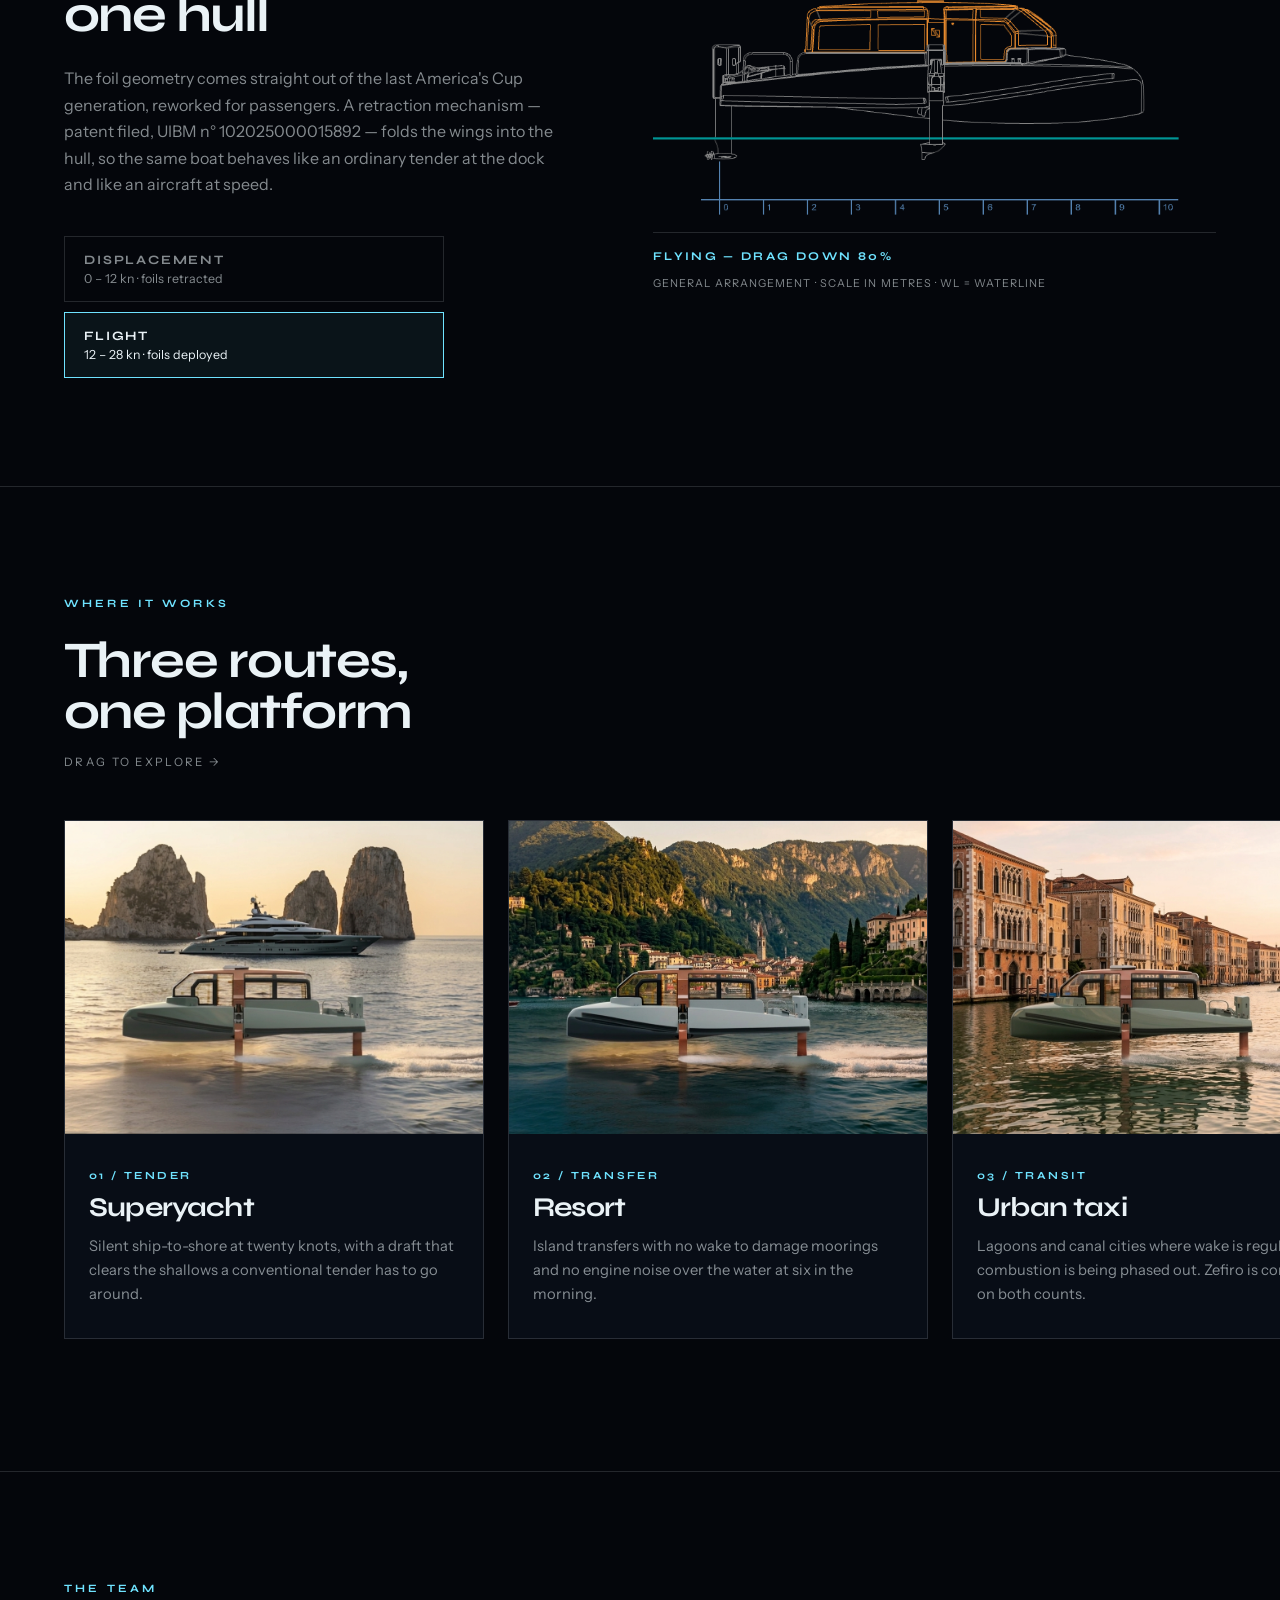
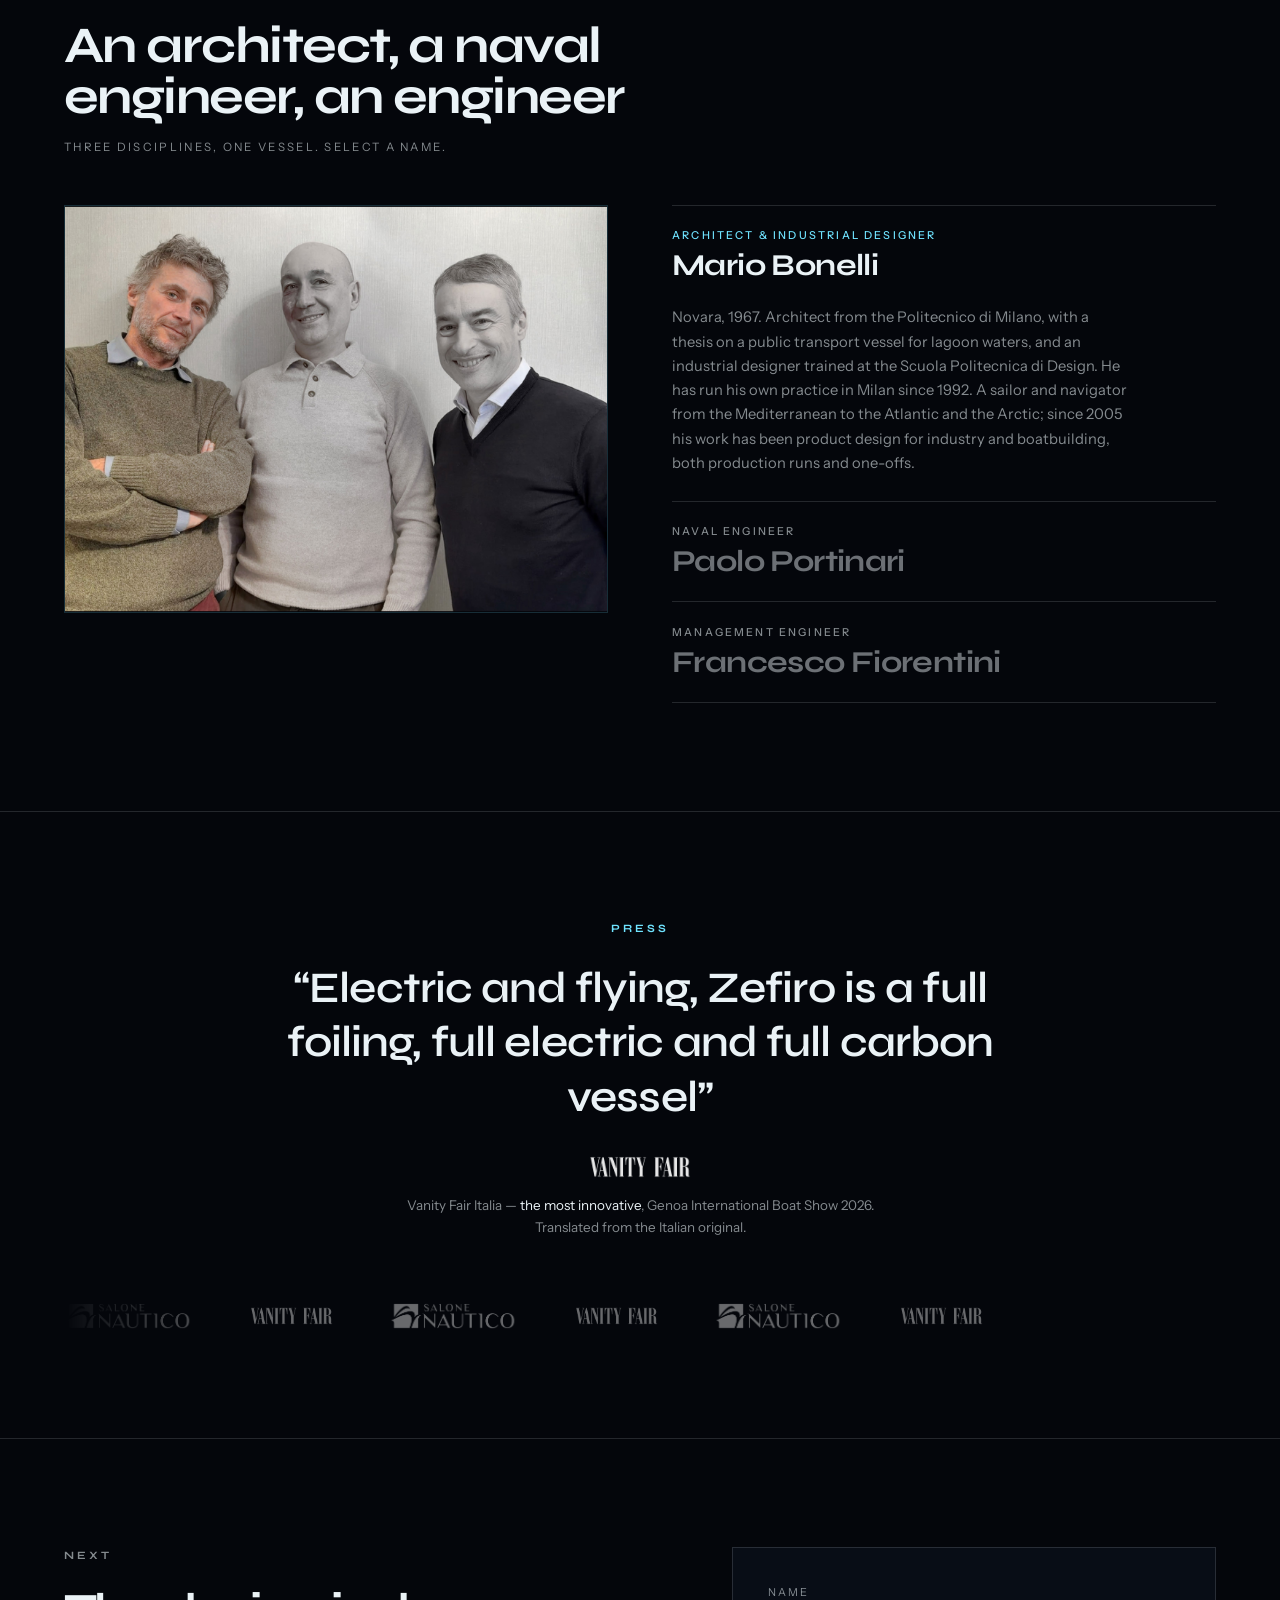
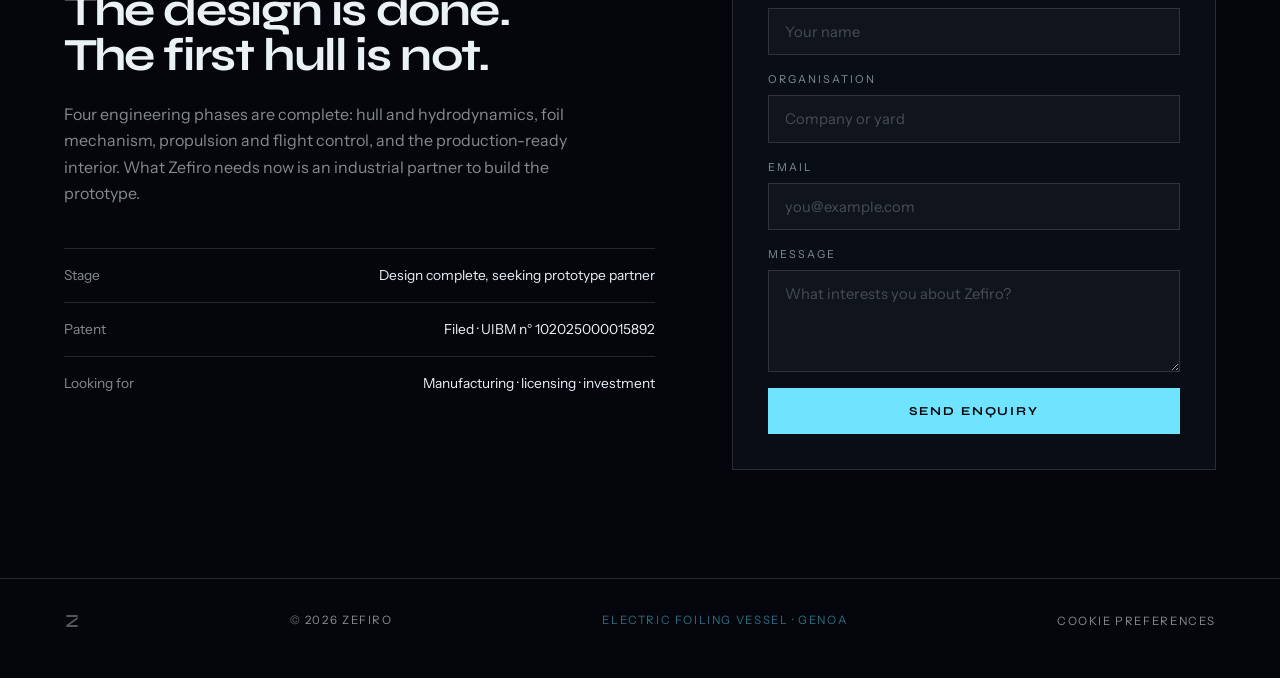
==== commit e04eba77: "bring the team back, as a section of the single page The About Us page did not survive the redesign " ====
--- a/index.html
+++ b/index.html
@@ -39,6 +39,7 @@
     <li><a href="#craft" class="rail-dot" data-rail><span>Craft</span></a></li>
     <li><a href="#foils" class="rail-dot" data-rail><span>Foils</span></a></li>
     <li><a href="#routes" class="rail-dot" data-rail><span>Routes</span></a></li>
+    <li><a href="#team" class="rail-dot" data-rail><span>Team</span></a></li>
     <li><a href="#press" class="rail-dot" data-rail><span>Press</span></a></li>
     <li><a href="#partner" class="rail-dot" data-rail><span>Partner</span></a></li>
   </ul>
@@ -244,6 +245,60 @@
   </div>
 </section>
 
+<!-- ───────────────────────── TEAM ───────────────────────── -->
+<section class="team" id="team">
+  <header class="team-head">
+    <p class="eyebrow">The team</p>
+    <h2>An architect, a naval<br>engineer, an engineer</h2>
+    <p class="team-note">Three disciplines, one vessel. Select a name.</p>
+  </header>
+
+  <div class="team-body">
+    <figure class="team-shot">
+      <img src="assets/team-mario.png" alt="The three founders of Zefiro" data-team-img>
+    </figure>
+
+    <ol class="team-list">
+      <li class="member is-on" data-member data-img="assets/team-mario.png">
+        <button type="button" class="member-btn">
+          <span class="member-role">Architect &amp; industrial designer</span>
+          <span class="member-name">Mario Bonelli</span>
+        </button>
+        <p class="member-bio"><span>Novara, 1967. Architect from the Politecnico di Milano, with a
+          thesis on a public transport vessel for lagoon waters, and an industrial designer
+          trained at the Scuola Politecnica di Design. He has run his own practice in Milan
+          since 1992. A sailor and navigator from the Mediterranean to the Atlantic and the
+          Arctic; since 2005 his work has been product design for industry and boatbuilding,
+          both production runs and one-offs.</span></p>
+      </li>
+
+      <li class="member" data-member data-img="assets/team-paolo.png">
+        <button type="button" class="member-btn">
+          <span class="member-role">Naval engineer</span>
+          <span class="member-name">Paolo Portinari</span>
+        </button>
+        <p class="member-bio"><span>Milan, 1973. Yacht design, computational fluid dynamics and the
+          engineering of composite structures. Thirty years taking complex objects from the
+          first sketch through to production, on sailing and motor boats that have won awards
+          for both design and engineering. At sea he has been helmsman, trimmer, tactician and
+          skipper, from monohulls to ocean-going multihulls.</span></p>
+      </li>
+
+      <li class="member" data-member data-img="assets/team-francesco.png">
+        <button type="button" class="member-btn">
+          <span class="member-role">Management engineer</span>
+          <span class="member-name">Francesco Fiorentini</span>
+        </button>
+        <p class="member-bio"><span>Born 1964, engineer from the Politecnico di Milano. He started at
+          the CNR when artificial intelligence was still science fiction, worked in Germany and
+          Austria, and joined the Cannon Group in 1995 building industrial machinery. He has
+          stayed hands-on with technology ever since, and treats innovation as an adventure
+          that does not finish.</span></p>
+      </li>
+    </ol>
+  </div>
+</section>
+
 <!-- ───────────────────────── PRESS ───────────────────────── -->
 <section class="press" id="press">
   <p class="eyebrow">Press</p>
--- a/styles.css
+++ b/styles.css
@@ -995,3 +995,122 @@
 }
 
 .gate-back:hover { color: var(--paper); }
+
+/* =========================================================
+   TEAM
+   One group portrait shot three times over, each with a
+   different person left in colour — the picture changes with
+   the name you pick.
+   ========================================================= */
+.team {
+  max-width: var(--maxw);
+  margin: 0 auto;
+  padding: clamp(5rem, 12vh, 9rem) var(--gut);
+  border-top: 1px solid var(--faint);
+}
+
+.team-head { margin-bottom: 3rem; }
+.team-head h2 { font-size: clamp(2rem, 4vw, 3.4rem); margin-bottom: 1rem; }
+
+.team-note {
+  font-size: 0.72rem;
+  letter-spacing: 0.2em;
+  text-transform: uppercase;
+  color: var(--muted);
+  margin: 0;
+}
+
+.team-body {
+  display: grid;
+  grid-template-columns: 1fr 1fr;
+  gap: clamp(2rem, 5vw, 4rem);
+  align-items: start;
+}
+
+.team-shot { margin: 0; position: sticky; top: 6rem; }
+
+.team-shot img {
+  width: 100%;
+  aspect-ratio: 4 / 3;
+  object-fit: cover;
+  border: 1px solid var(--hair);
+  transition: opacity 0.45s var(--ease);
+}
+
+.team-list { list-style: none; margin: 0; padding: 0; }
+
+.member { border-top: 1px solid var(--faint); }
+.member:last-child { border-bottom: 1px solid var(--faint); }
+
+.member-btn {
+  display: grid;
+  gap: 0.3rem;
+  width: 100%;
+  text-align: left;
+  padding: 1.4rem 0;
+  background: none;
+  border: 0;
+  cursor: pointer;
+  font-family: inherit;
+}
+
+.member-role {
+  font-size: 0.68rem;
+  font-weight: 500;
+  letter-spacing: 0.2em;
+  text-transform: uppercase;
+  color: var(--muted);
+  transition: color 0.3s var(--ease);
+}
+
+.member-name {
+  font-family: 'Syne', sans-serif;
+  font-size: clamp(1.3rem, 2.6vw, 1.9rem);
+  font-weight: 700;
+  letter-spacing: -0.02em;
+  color: rgba(234, 242, 246, 0.45);
+  transition: color 0.3s var(--ease);
+}
+
+.member-btn:hover .member-name { color: var(--paper); }
+.member.is-on .member-name { color: var(--paper); }
+.member.is-on .member-role { color: var(--ice); }
+
+/* The bio belongs to the selected name only. The 0fr → 1fr collapse needs the
+   grid item itself to allow min-height: 0, which a bare text node cannot be
+   given — hence the span. Without it a closed bio keeps its full height. */
+.member-bio {
+  margin: 0;
+  color: var(--muted);
+  font-size: 0.92rem;
+  max-width: 46ch;
+  display: grid;
+  grid-template-rows: 0fr;
+  opacity: 0;
+  transition: grid-template-rows 0.5s var(--ease), opacity 0.4s var(--ease),
+              padding-bottom 0.5s var(--ease);
+  padding-bottom: 0;
+}
+
+.member-bio > span { min-height: 0; overflow: hidden; }
+
+.member.is-on .member-bio {
+  grid-template-rows: 1fr;
+  opacity: 1;
+  padding-bottom: 1.6rem;
+}
+
+@media (max-width: 900px) {
+  .team-body { grid-template-columns: 1fr; }
+  .team-shot { position: relative; top: 0; }
+}
+
+/* Without JS, or with motion turned down, every bio stays readable. */
+@media (prefers-reduced-motion: reduce) {
+  .member-bio {
+    grid-template-rows: 1fr;
+    opacity: 1;
+    padding-bottom: 1.6rem;
+    transition: none;
+  }
+}
